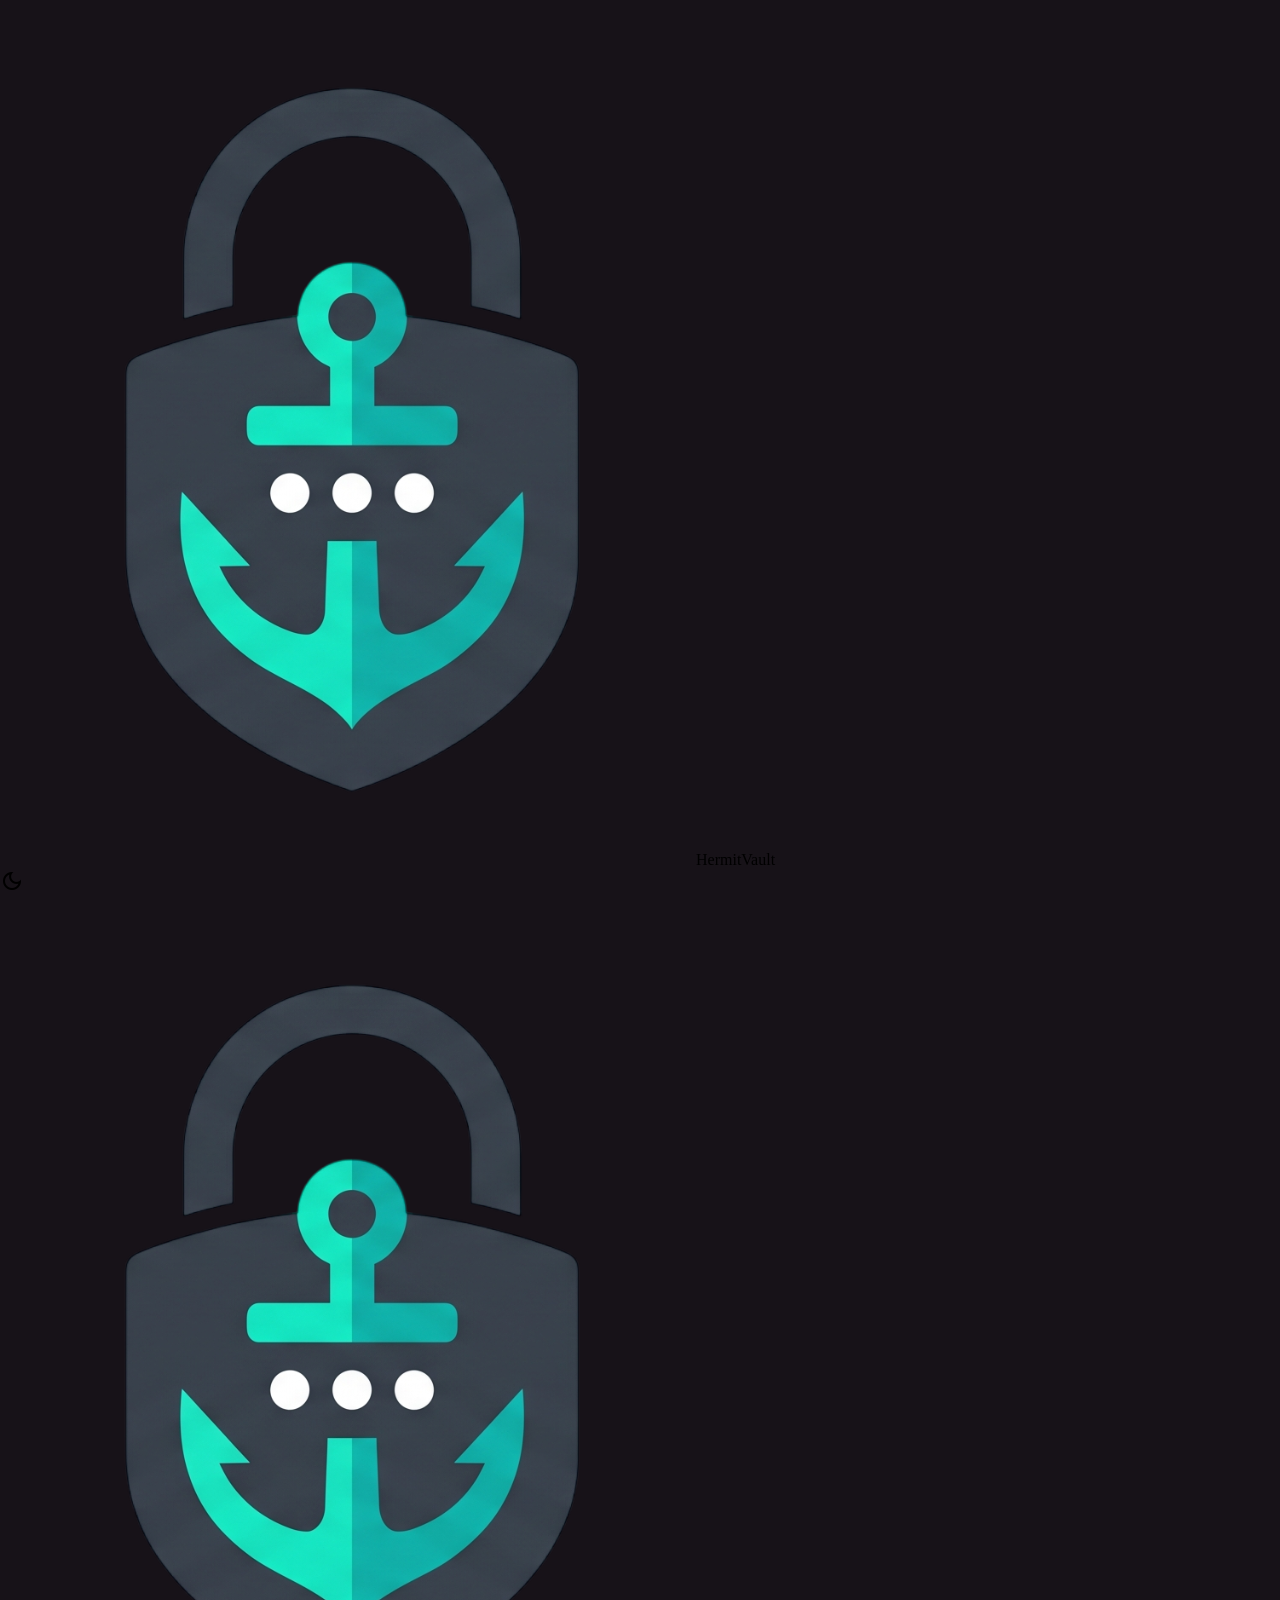
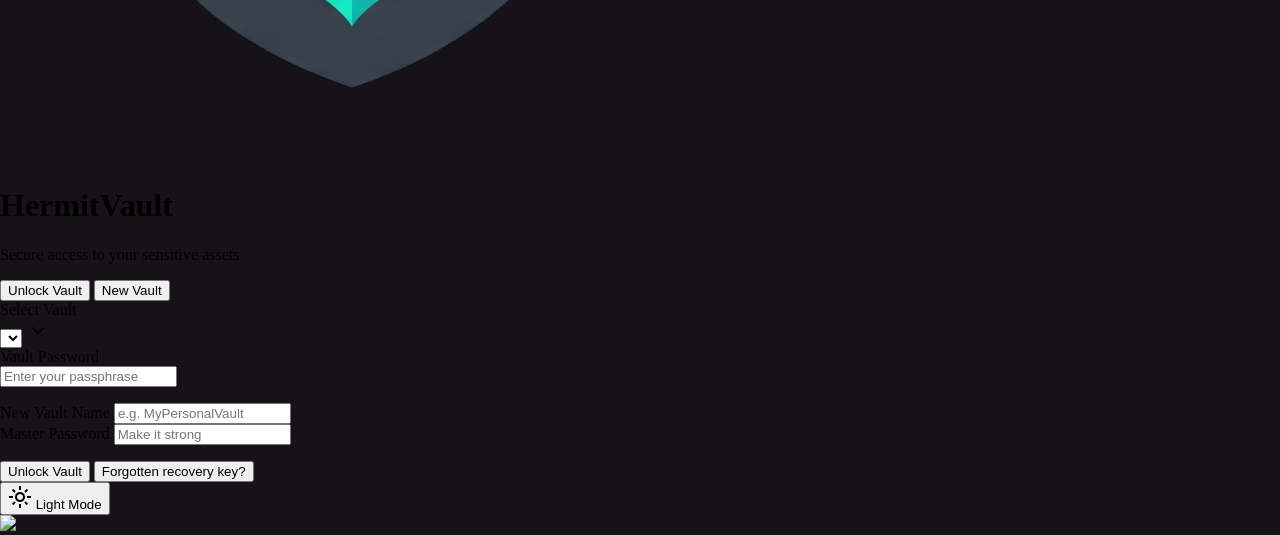
==== web/index.html @ 8c30da6b "FIX: Interfaz gráfica" ====
<!DOCTYPE html>

<html class="dark" lang="en">

<head>
    <meta charset="utf-8" />
    <meta content="width=device-width, initial-scale=1.0" name="viewport" />
    <script src="https://cdn.tailwindcss.com?plugins=forms,container-queries"></script>
    <link rel="icon" type="image/png" href="logo.png">
    <link
        href="https://fonts.googleapis.com/css2?family=Space+Grotesk:wght@300;400;500;600;700&amp;family=Inter:wght@300;400;500;600;700&amp;display=swap"
        rel="stylesheet" />
    <link
        href="https://fonts.googleapis.com/css2?family=Material+Symbols+Outlined:wght,FILL@100..700,0..1&amp;display=swap"
        rel="stylesheet" />
    <link
        href="https://fonts.googleapis.com/css2?family=Material+Symbols+Outlined:wght,FILL@100..700,0..1&amp;display=swap"
        rel="stylesheet" />
    <style>
        body {
            margin: 0;
            padding: 0;
            background-color: #171218;
            /* surface from config */
        }

        .material-symbols-outlined {
            font-variation-settings: 'FILL' 0, 'wght' 400, 'GRAD' 0, 'opsz' 24;
        }

        .glass-panel {
            background: rgba(23, 18, 24, 0.8);
            backdrop-filter: blur(12px);
        }
    </style>
    <script id="tailwind-config">
        tailwind.config = {
            darkMode: "class",
            theme: {
                extend: {
                    "colors": {
                        "surface": "#171218",
                        "on-tertiary-fixed-variant": "#4f4800",
                        "on-primary-fixed-variant": "#6c228c",
                        "primary-fixed": "#f8d8ff",
                        "secondary-fixed": "#dee2ee",
                        "secondary-fixed-dim": "#c2c6d2",
                        "tertiary-fixed-dim": "#d5c962",
                        "on-secondary": "#2c3139",
                        "on-tertiary-container": "#474000",
                        "on-primary": "#520071",
                        "secondary-container": "#474c55",
                        "on-error-container": "#ffdad6",
                        "on-primary-fixed": "#320047",
                        "tertiary-fixed": "#f2e57b",
                        "surface-dim": "#171218",
                        "on-secondary-container": "#b7bcc7",
                        "background": "#171218",
                        "tertiary": "#d5c962",
                        "surface-bright": "#3e373f",
                        "outline-variant": "#4e4350",
                        "on-secondary-fixed": "#171c24",
                        "primary-fixed-dim": "#ecb2ff",
                        "surface-tint": "#ecb2ff",
                        "on-surface-variant": "#d1c2d2",
                        "inverse-primary": "#873da6",
                        "on-tertiary-fixed": "#1f1c00",
                        "surface-container-highest": "#39333a",
                        "on-surface": "#ebdfe9",
                        "secondary": "#c2c6d2",
                        "surface-container-high": "#2e282f",
                        "surface-container": "#231e25",
                        "outline": "#9a8c9b",
                        "inverse-on-surface": "#352e36",
                        "primary-container": "#8e44ad",
                        "surface-variant": "#39333a",
                        "surface-container-low": "#1f1a20",
                        "surface-container-lowest": "#110c13",
                        "primary": "#ecb2ff",
                        "error-container": "#93000a",
                        "on-background": "#ebdfe9",
                        "inverse-surface": "#ebdfe9",
                        "on-tertiary": "#363100",
                        "on-secondary-fixed-variant": "#424750",
                        "on-primary-container": "#f8d8ff",
                        "on-error": "#690005",
                        "tertiary-container": "#b9ad4a",
                        "error": "#ffb4ab"
                    },
                    "borderRadius": {
                        "DEFAULT": "1rem",
                        "lg": "2rem",
                        "xl": "3rem",
                        "full": "9999px"
                    },
                    "spacing": {
                        "element-gap": "16px",
                        "card-max-width": "480px",
                        "base": "8px",
                        "container-padding": "32px"
                    },
                    "fontFamily": {
                        "h1": ["Space Grotesk"],
                        "label-sm": ["Inter"],
                        "body-md": ["Inter"]
                    },
                    "fontSize": {
                        "h1": ["36px", { "lineHeight": "1.2", "letterSpacing": "-0.5px", "fontWeight": "700" }],
                        "label-sm": ["14px", { "lineHeight": "1.2", "letterSpacing": "0.05em", "fontWeight": "600" }],
                        "body-md": ["16px", { "lineHeight": "1.5", "letterSpacing": "0px", "fontWeight": "400" }]
                    }
                },
            },
        }
    </script>
</head>

<body
    class="bg-surface text-on-surface min-h-screen flex items-center justify-center relative overflow-hidden font-body-md">
    <!-- Background Decoration -->
    <div class="absolute inset-0 z-0 overflow-hidden pointer-events-none">
        <div
            class="absolute -top-[20%] -left-[10%] w-[600px] h-[600px] bg-primary-container/20 rounded-full blur-[120px]">
        </div>
        <div
            class="absolute -bottom-[20%] -right-[10%] w-[600px] h-[600px] bg-tertiary-container/10 rounded-full blur-[120px]">
        </div>
    </div>
    <!-- Top Navigation Anchor (Shared Component Execution) -->
    <header
        class="fixed top-0 left-0 w-full z-50 flex justify-between items-center px-12 py-4 bg-slate-950/50 backdrop-blur-md border-b border-white/10 shadow-lg shadow-black/20">
        <div class="flex items-center gap-2">
            <img src="logo.png" class="w-8 h-8 object-contain" alt="Logo" />
            <span class="text-xl font-bold text-slate-50 font-['Space_Grotesk'] tracking-tight">HermitVault</span>
        </div>
        <nav class="hidden md:flex gap-8 items-center">
            <div class="flex gap-4">
                <span
                    class="material-symbols-outlined text-slate-400 cursor-pointer hover:text-purple-300 transition-colors"
                    data-icon="dark_mode">dark_mode</span>
            </div>
        </nav>
    </header>
    <!-- Main Authentication Card -->
    <main class="relative z-10 w-full max-w-[480px] px-6">
        <div
            class="bg-surface-container shadow-[0_20px_50px_rgba(0,0,0,0.4)] border border-white/5 rounded-[28px] p-container-padding flex flex-col items-center">
            <!-- Logo Section -->
            <div class="mb-10 text-center">
                <div
                    class="w-20 h-20 bg-slate-950/50 rounded-3xl flex items-center justify-center mb-6 mx-auto shadow-2xl border border-white/5 p-4">
                    <img src="logo.png" class="w-full h-full object-contain" alt="Logo" />
                </div>
                <h1 class="font-h1 text-h1 text-on-surface mb-2 tracking-tight">HermitVault</h1>
                <p class="text-on-surface-variant text-body-md opacity-70">Secure access to your sensitive assets</p>
            </div>
            <!-- Segmented Control -->
            <div class="w-full bg-surface-container-low p-1.5 rounded-full flex mb-8">
                <button id="tab-unlock-btn" onclick="switchTab('unlock')" class="flex-1 py-3 px-6 rounded-full bg-primary-container text-white font-label-sm shadow-md transition-all duration-200">
                    Unlock Vault
                </button>
                <button id="tab-create-btn" onclick="switchTab('create')" class="flex-1 py-3 px-6 rounded-full text-on-surface-variant hover:text-on-surface font-label-sm transition-all duration-200">
                    New Vault
                </button>
            </div>
            <!-- Forms Container -->
            <div class="w-full mb-10">
                <!-- UNLOCK FORM -->
                <div id="form-unlock-container" class="space-y-element-gap">
                    <div class="relative w-full group">
                        <label class="block font-label-sm text-on-surface-variant mb-2 ml-4">Select Vault</label>
                        <div class="relative">
                            <select id="vault-select-el" class="w-full bg-surface-container-highest text-on-surface border-0 rounded-full px-6 py-4 appearance-none focus:ring-2 focus:ring-primary-container/50 transition-all font-body-md cursor-pointer"></select>
                            <span class="material-symbols-outlined absolute right-6 top-1/2 -translate-y-1/2 pointer-events-none text-on-surface-variant">expand_more</span>
                        </div>
                    </div>
                    <div class="relative w-full group">
                        <label class="block font-label-sm text-on-surface-variant mb-2 ml-4">Vault Password</label>
                        <div class="relative">
                            <input id="unlock-pass-el" class="w-full bg-surface-container-highest text-on-surface border-0 rounded-full px-6 py-4 focus:ring-2 focus:ring-primary-container/50 transition-all font-body-md placeholder:text-on-surface-variant/40" placeholder="Enter your passphrase" type="password"/>
                            <p id="unlock-error-el" class="text-red-400 text-xs mt-2 ml-4 hidden"></p>
                        </div>
                    </div>
                </div>
                
                <!-- CREATE FORM -->
                <div id="form-create-container" class="space-y-element-gap hidden">
                    <div class="relative w-full group">
                        <label class="block font-label-sm text-on-surface-variant mb-2 ml-4">New Vault Name</label>
                        <input id="create-name-el" class="w-full bg-surface-container-highest text-on-surface border-0 rounded-full px-6 py-4 focus:ring-2 focus:ring-primary-container/50 transition-all font-body-md" placeholder="e.g. MyPersonalVault" type="text"/>
                    </div>
                    <div class="relative w-full group">
                        <label class="block font-label-sm text-on-surface-variant mb-2 ml-4">Master Password</label>
                        <input id="create-pass-el" class="w-full bg-surface-container-highest text-on-surface border-0 rounded-full px-6 py-4 focus:ring-2 focus:ring-primary-container/50 transition-all font-body-md" placeholder="Make it strong" type="password"/>
                        <p id="create-error-el" class="text-red-400 text-xs mt-2 ml-4 hidden"></p>
                    </div>
                </div>
            </div>
            <!-- Primary Action -->
            <button onclick="handleAction()"
                class="w-full bg-primary-container hover:bg-[#9b59b6] text-white font-label-sm py-5 rounded-full transition-all duration-200 active:scale-[0.98] shadow-lg shadow-primary-container/20">
                <span id="action-btn-text">Unlock Vault</span>
            </button>
            <!-- Recovery Link -->
            <button class="mt-6 text-on-surface-variant hover:text-primary font-label-sm transition-colors">
                Forgotten recovery key?
            </button>
        </div>
    </main>
    <!-- Theme Toggle Fixed -->
    <div class="fixed bottom-12 right-12 z-50">
        <button
            class="flex items-center gap-3 bg-surface-container-high border border-white/5 rounded-full px-6 py-3 shadow-xl hover:bg-surface-bright transition-all duration-200">
            <span class="material-symbols-outlined text-tertiary" data-icon="light_mode">light_mode</span>
            <span class="font-label-sm text-on-surface">Light Mode</span>
        </button>
    </div>
    <!-- Background Image / Texture -->
    <div class="fixed inset-0 z-[-1] opacity-20 grayscale pointer-events-none">
        <img class="w-full h-full object-cover"
            data-alt="A highly detailed close-up of complex server circuitry and glowing data pathways in a dark datacenter environment. The visual style is high-fidelity and futuristic, featuring deep slate and obsidian tones with subtle purple and white light emissions. The mood is secure, professional, and technologically advanced, echoing a premium cybersecurity vault aesthetic with crisp lines and soft bokeh in the background."
            src="https://lh3.googleusercontent.com/aida-public/[base64]" />
    </div>
    <script>
        let currentTab = 'unlock';

        async function init() {
            if (window.pywebview && window.pywebview.api) {
                const vaults = await window.pywebview.api.list_vaults();
                const select = document.getElementById('vault-select-el');
                if (select) {
                    select.innerHTML = vaults.map(v => `<option value="${v}">${v}</option>`).join('');
                }
            }
        }

        function switchTab(tab) {
            currentTab = tab;
            const unlockForm = document.getElementById('form-unlock-container');
            const createForm = document.getElementById('form-create-container');
            const unlockBtn = document.getElementById('tab-unlock-btn');
            const createBtn = document.getElementById('tab-create-btn');
            const actionBtnText = document.getElementById('action-btn-text');

            if (tab === 'unlock') {
                unlockForm.classList.remove('hidden');
                createForm.classList.add('hidden');
                unlockBtn.classList.add('bg-primary-container', 'text-white');
                createBtn.classList.remove('bg-primary-container', 'text-white');
                createBtn.classList.add('text-on-surface-variant');
                actionBtnText.innerText = 'Unlock Vault';
            } else {
                unlockForm.classList.add('hidden');
                createForm.classList.remove('hidden');
                createBtn.classList.add('bg-primary-container', 'text-white');
                unlockBtn.classList.remove('bg-primary-container', 'text-white');
                unlockBtn.classList.add('text-on-surface-variant');
                actionBtnText.innerText = 'Create New Vault';
            }
        }

        async function handleAction() {
            // Hide previous errors
            document.getElementById('unlock-error-el').classList.add('hidden');
            document.getElementById('create-error-el').classList.add('hidden');

            if (currentTab === 'unlock') {
                const name = document.getElementById('vault-select-el').value;
                const pass = document.getElementById('unlock-pass-el').value;
                if (!pass) return showError('unlock-error-el', "Please enter password");
                
                const res = await window.pywebview.api.unlock_vault(name, pass);
                if (res.success) window.location.href = 'dashboard.html';
                else showError('unlock-error-el', res.error);
            } else {
                const name = document.getElementById('create-name-el').value;
                const pass = document.getElementById('create-pass-el').value;
                if (!name) return showError('create-error-el', "Name required");
                if (!pass) return showError('create-error-el', "Password required");
                
                const res = await window.pywebview.api.create_vault(name, pass);
                if (res.success) window.location.href = 'dashboard.html';
                else showError('create-error-el', res.error);
            }
        }

        function showError(id, msg) {
            const el = document.getElementById(id);
            el.innerText = msg;
            el.classList.remove('hidden');
        }

        window.addEventListener('pywebviewready', init);
        setTimeout(init, 500);
    </script>
</body>

</html>
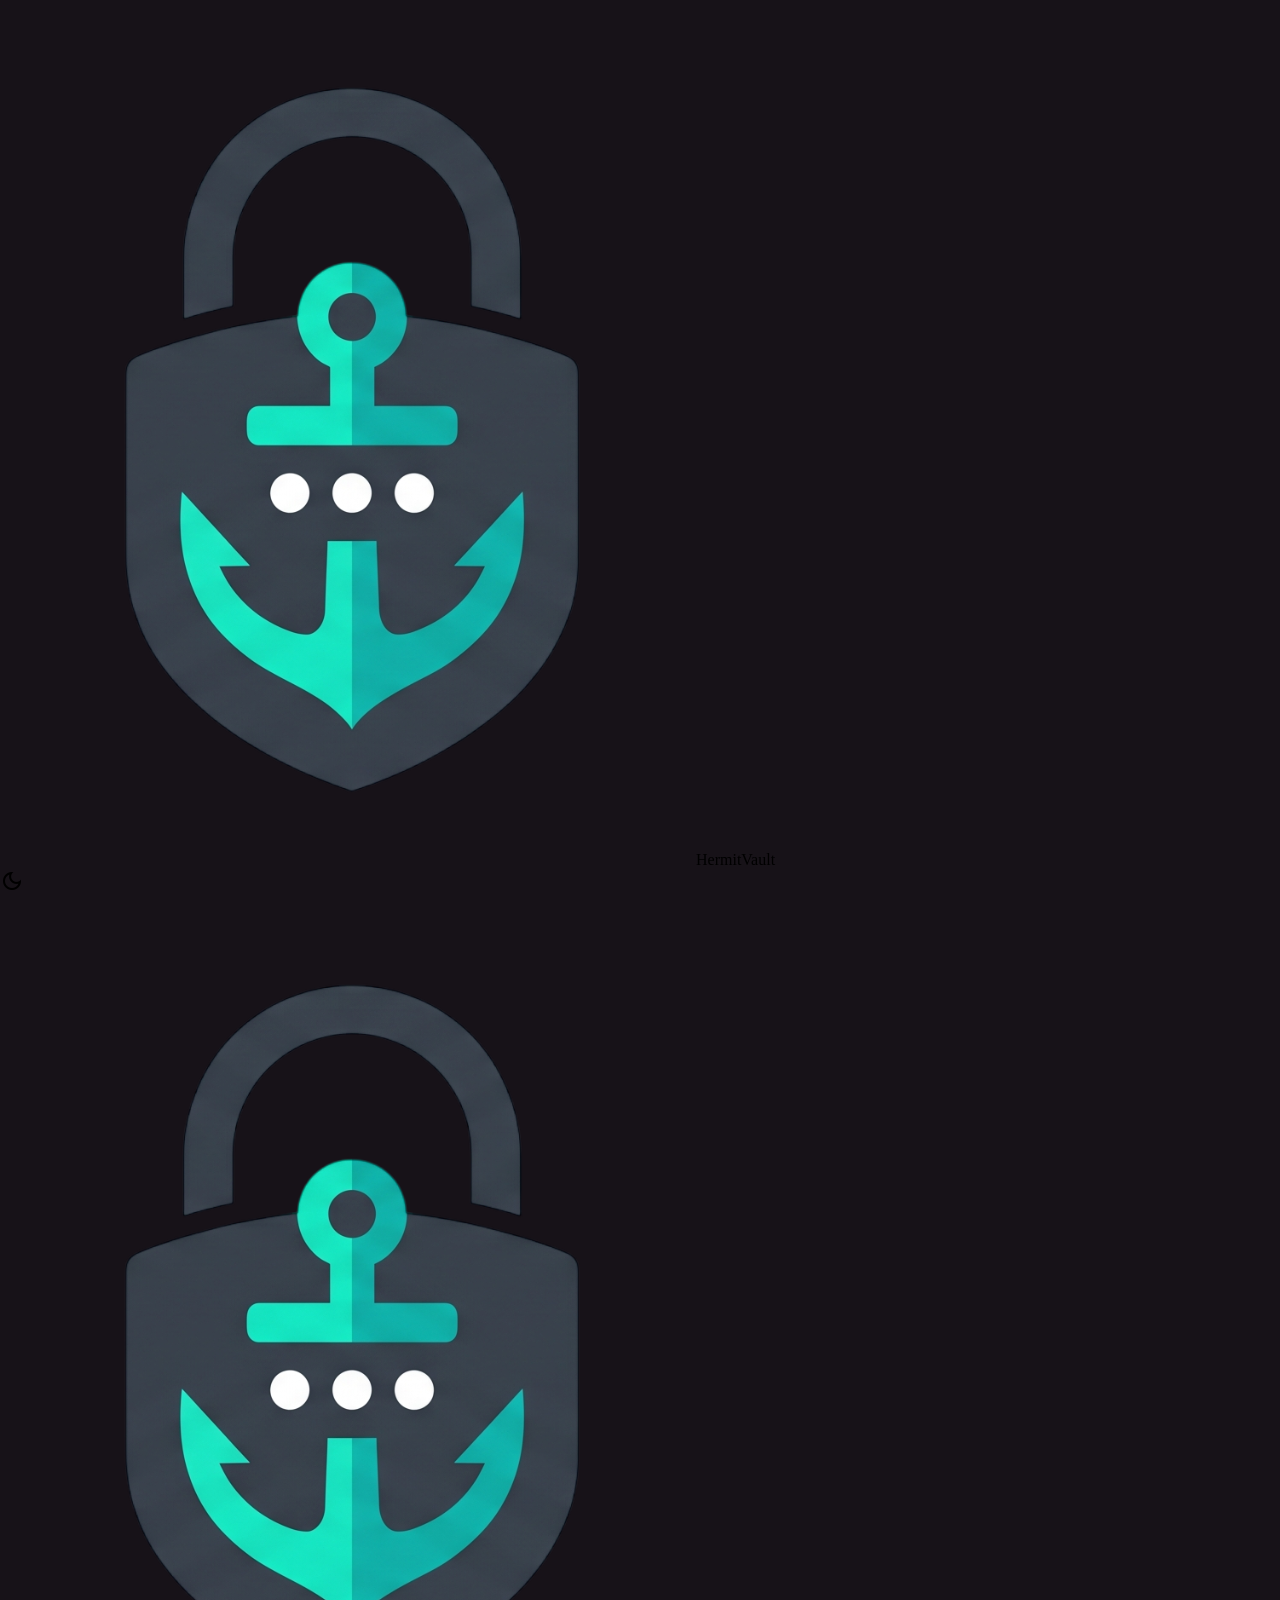
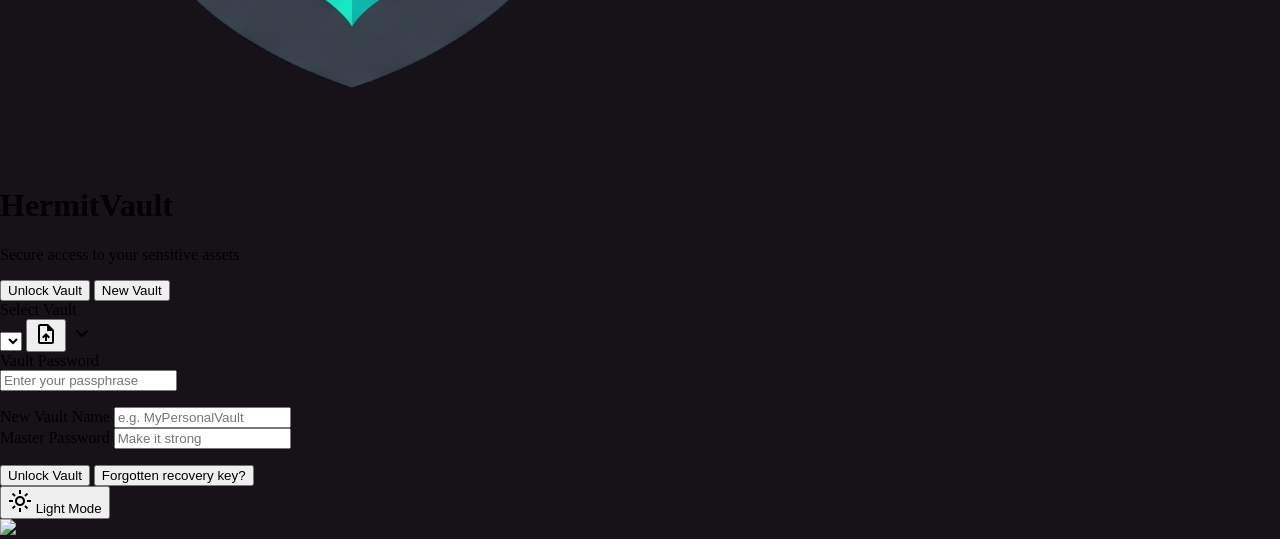
==== commit 7349baf8: "Added Vault Backup and Import features, updated README" ====
--- a/web/index.html
+++ b/web/index.html
@@ -13,9 +13,7 @@
     <link
         href="https://fonts.googleapis.com/css2?family=Material+Symbols+Outlined:wght,FILL@100..700,0..1&amp;display=swap"
         rel="stylesheet" />
-    <link
-        href="https://fonts.googleapis.com/css2?family=Material+Symbols+Outlined:wght,FILL@100..700,0..1&amp;display=swap"
-        rel="stylesheet" />
+    <script src="https://cdnjs.cloudflare.com/ajax/libs/zxcvbn/4.4.2/zxcvbn.js"></script>
     <style>
         body {
             margin: 0;
@@ -31,6 +29,13 @@
         .glass-panel {
             background: rgba(23, 18, 24, 0.8);
             backdrop-filter: blur(12px);
+        }
+        .toast {
+            animation: slideIn 0.3s ease-out forwards;
+        }
+        @keyframes slideIn {
+            from { transform: translateY(100%) scale(0.9); opacity: 0; }
+            to { transform: translateY(0) scale(1); opacity: 1; }
         }
     </style>
     <script id="tailwind-config">
@@ -169,9 +174,12 @@
                 <div id="form-unlock-container" class="space-y-element-gap">
                     <div class="relative w-full group">
                         <label class="block font-label-sm text-on-surface-variant mb-2 ml-4">Select Vault</label>
-                        <div class="relative">
-                            <select id="vault-select-el" class="w-full bg-surface-container-highest text-on-surface border-0 rounded-full px-6 py-4 appearance-none focus:ring-2 focus:ring-primary-container/50 transition-all font-body-md cursor-pointer"></select>
-                            <span class="material-symbols-outlined absolute right-6 top-1/2 -translate-y-1/2 pointer-events-none text-on-surface-variant">expand_more</span>
+                        <div class="relative flex gap-3">
+                            <select id="vault-select-el" class="flex-1 bg-surface-container-highest text-on-surface border-0 rounded-full px-6 py-4 appearance-none focus:ring-2 focus:ring-primary-container/50 transition-all font-body-md cursor-pointer"></select>
+                            <button onclick="importVault()" class="px-5 bg-surface-container-highest text-primary-fixed-dim hover:text-primary rounded-full transition-colors flex items-center justify-center shadow-md" title="Import external .vault file">
+                                <span class="material-symbols-outlined">upload_file</span>
+                            </button>
+                            <span class="material-symbols-outlined absolute right-16 top-1/2 -translate-y-1/2 pointer-events-none text-on-surface-variant">expand_more</span>
                         </div>
                     </div>
                     <div class="relative w-full group">
@@ -191,7 +199,10 @@
                     </div>
                     <div class="relative w-full group">
                         <label class="block font-label-sm text-on-surface-variant mb-2 ml-4">Master Password</label>
-                        <input id="create-pass-el" class="w-full bg-surface-container-highest text-on-surface border-0 rounded-full px-6 py-4 focus:ring-2 focus:ring-primary-container/50 transition-all font-body-md" placeholder="Make it strong" type="password"/>
+                        <input id="create-pass-el" oninput="checkStrength(this.value, 'strength-bar-create')" class="w-full bg-surface-container-highest text-on-surface border-0 rounded-full px-6 py-4 focus:ring-2 focus:ring-primary-container/50 transition-all font-body-md" placeholder="Make it strong" type="password"/>
+                        <div class="mt-3 h-1 w-full bg-surface-container-highest rounded-full overflow-hidden mx-4 w-[calc(100%-32px)]">
+                            <div id="strength-bar-create" class="h-full w-0 transition-all duration-500 bg-red-500"></div>
+                        </div>
                         <p id="create-error-el" class="text-red-400 text-xs mt-2 ml-4 hidden"></p>
                     </div>
                 </div>
@@ -207,6 +218,9 @@
             </button>
         </div>
     </main>
+
+    <!-- Toast Notifications -->
+    <div id="toast-container" class="fixed bottom-10 right-10 z-[200] flex flex-col gap-4"></div>
     <!-- Theme Toggle Fixed -->
     <div class="fixed bottom-12 right-12 z-50">
         <button
@@ -229,8 +243,20 @@
                 const vaults = await window.pywebview.api.list_vaults();
                 const select = document.getElementById('vault-select-el');
                 if (select) {
-                    select.innerHTML = vaults.map(v => `<option value="${v}">${v}</option>`).join('');
-                }
+                    if (vaults.length > 0) {
+                        select.innerHTML = vaults.map(v => `<option value="${v}">${v}</option>`).join('');
+                    } else {
+                        select.innerHTML = '<option value="">No vaults found. Create one!</option>';
+                    }
+                }
+            }
+        }
+
+        async function importVault() {
+            const success = await window.pywebview.api.import_vault();
+            if (success) {
+                showToast("Vault imported successfully!");
+                init(); // Refresh list
             }
         }
 
@@ -259,28 +285,89 @@
             }
         }
 
+        function showToast(msg, type = 'success') {
+            const container = document.getElementById('toast-container');
+            const toast = document.createElement('div');
+            const icon = type === 'success' ? 'check_circle' : 'error';
+            const color = type === 'success' ? 'text-green-400' : 'text-red-400';
+            const bg = type === 'success' ? 'bg-green-500/10' : 'bg-red-500/10';
+            
+            toast.className = `toast glass-panel px-6 py-4 rounded-2xl border border-white/5 shadow-2xl flex items-center gap-4 min-w-[300px]`;
+            toast.style.background = 'rgba(23, 18, 24, 0.9)';
+            toast.innerHTML = `
+                <div class="w-10 h-10 ${bg} rounded-full flex items-center justify-center">
+                    <span class="material-symbols-outlined ${color}">${icon}</span>
+                </div>
+                <div class="flex-1">
+                    <p class="text-sm font-bold text-white">${msg}</p>
+                </div>
+            `;
+            container.appendChild(toast);
+            setTimeout(() => {
+                toast.style.opacity = '0';
+                toast.style.transform = 'translateY(20px) scale(0.95)';
+                toast.style.transition = 'all 0.3s ease-in';
+                setTimeout(() => toast.remove(), 300);
+            }, 3000);
+        }
+
+        function checkStrength(p, barId) {
+            const bar = document.getElementById(barId);
+            if (!bar || typeof zxcvbn !== 'function') return;
+            
+            const result = zxcvbn(p);
+            const score = result.score; // 0 to 4
+            
+            const widths = ['5%', '25%', '50%', '75%', '100%'];
+            const colors = ['bg-red-600', 'bg-red-400', 'bg-yellow-500', 'bg-green-400', 'bg-green-600'];
+            
+            bar.className = `h-full transition-all duration-500 ${colors[score]}`;
+            bar.style.width = p.length > 0 ? widths[score] : '0%';
+        }
+
         async function handleAction() {
-            // Hide previous errors
+            // Hide previous inline errors
             document.getElementById('unlock-error-el').classList.add('hidden');
             document.getElementById('create-error-el').classList.add('hidden');
 
             if (currentTab === 'unlock') {
                 const name = document.getElementById('vault-select-el').value;
                 const pass = document.getElementById('unlock-pass-el').value;
-                if (!pass) return showError('unlock-error-el', "Please enter password");
+                
+                if (!name) return showToast("No vault selected", "error");
+                if (!pass) {
+                    showError('unlock-error-el', "Password is required");
+                    return showToast("Password field is empty", "error");
+                }
                 
                 const res = await window.pywebview.api.unlock_vault(name, pass);
                 if (res.success) window.location.href = 'dashboard.html';
-                else showError('unlock-error-el', res.error);
+                else {
+                    showError('unlock-error-el', res.error);
+                    showToast(res.error, "error");
+                }
             } else {
                 const name = document.getElementById('create-name-el').value;
                 const pass = document.getElementById('create-pass-el').value;
-                if (!name) return showError('create-error-el', "Name required");
-                if (!pass) return showError('create-error-el', "Password required");
+                
+                let missing = [];
+                if (!name) missing.push("Name");
+                if (!pass) missing.push("Password");
+                
+                if (missing.length > 0) {
+                    const msg = `Missing: ${missing.join(', ')}`;
+                    showError('create-error-el', msg);
+                    return showToast(msg, "error");
+                }
                 
                 const res = await window.pywebview.api.create_vault(name, pass);
-                if (res.success) window.location.href = 'dashboard.html';
-                else showError('create-error-el', res.error);
+                if (res.success) {
+                    showToast("Vault created successfully!");
+                    setTimeout(() => window.location.href = 'dashboard.html', 1000);
+                } else {
+                    showError('create-error-el', res.error);
+                    showToast(res.error, "error");
+                }
             }
         }
 
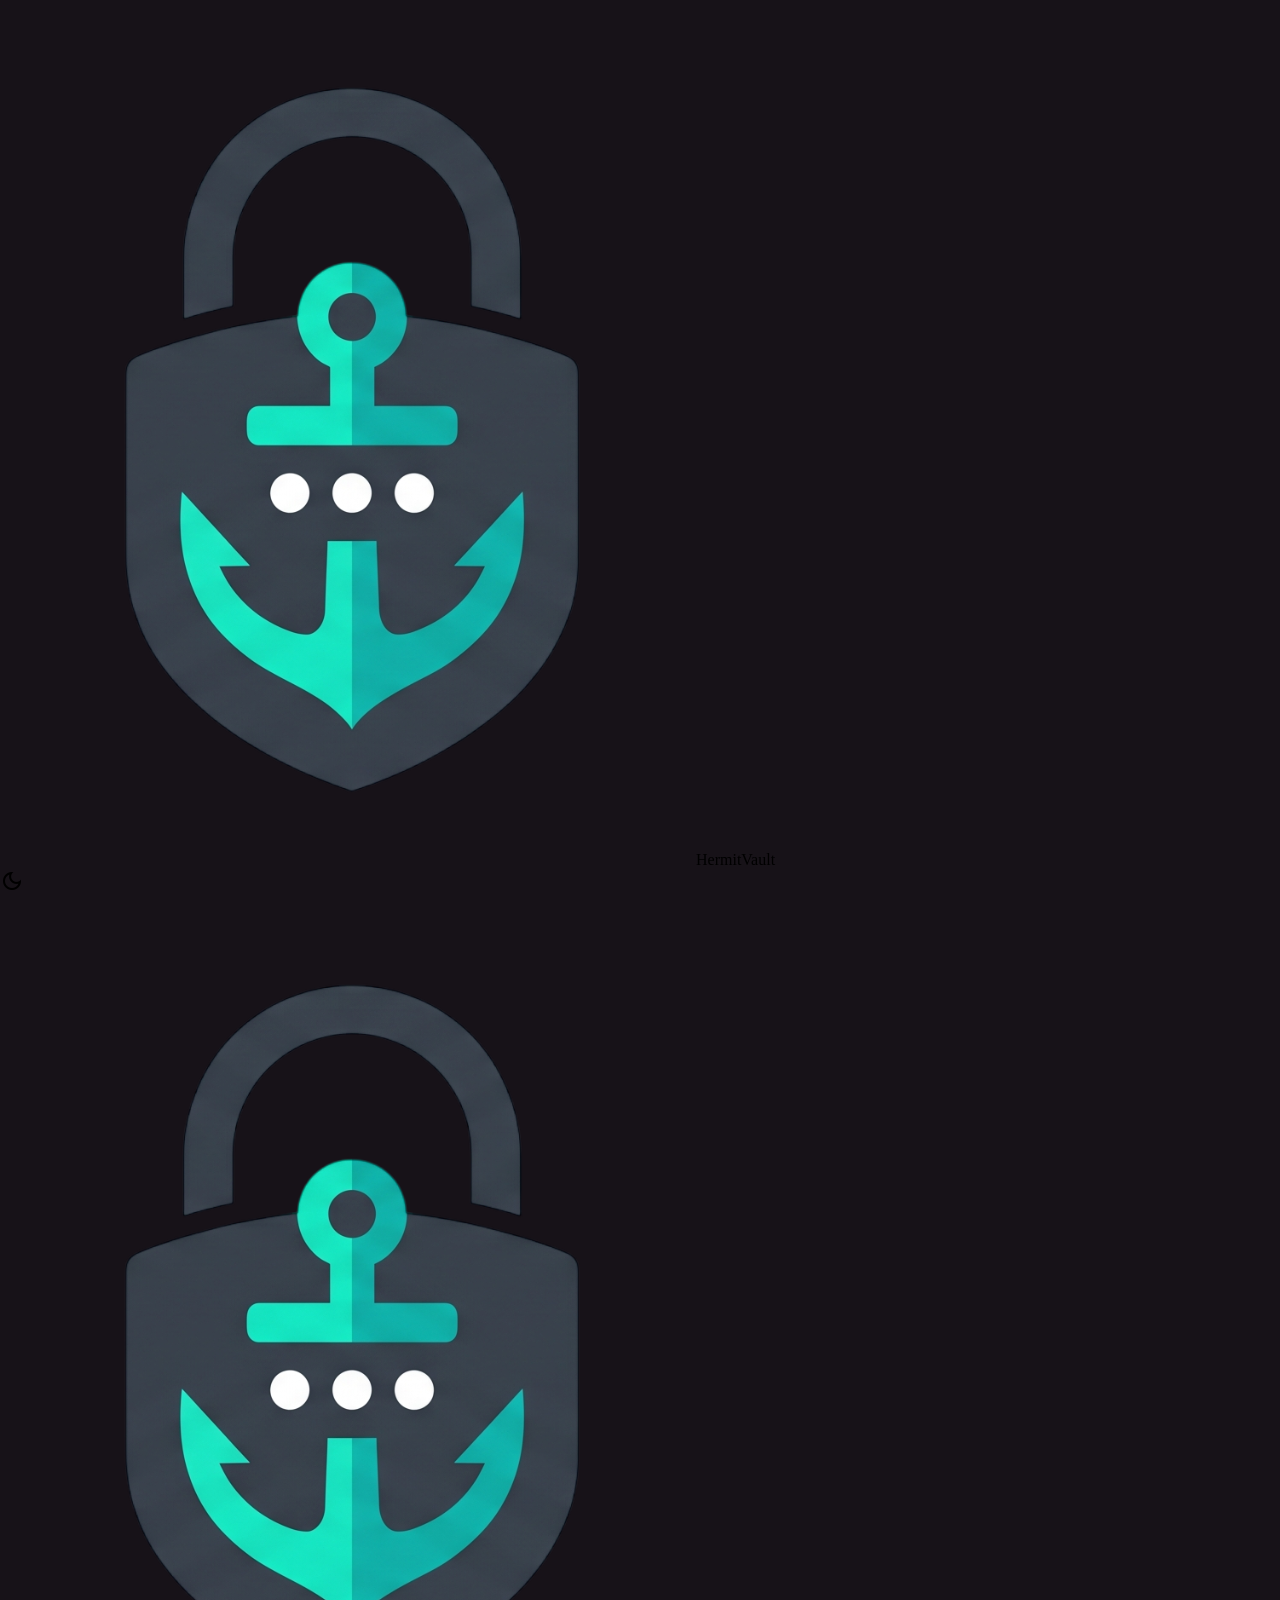
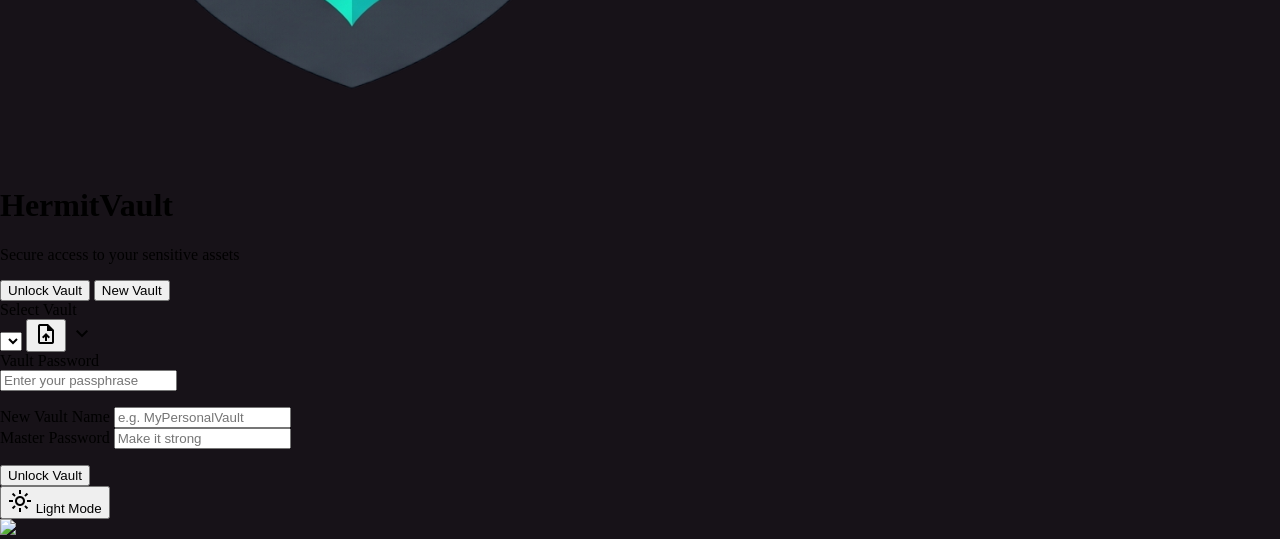
==== commit 75d8735d: "Removed recovery link from login screen for security consistency" ====
--- a/web/index.html
+++ b/web/index.html
@@ -212,10 +212,6 @@
                 class="w-full bg-primary-container hover:bg-[#9b59b6] text-white font-label-sm py-5 rounded-full transition-all duration-200 active:scale-[0.98] shadow-lg shadow-primary-container/20">
                 <span id="action-btn-text">Unlock Vault</span>
             </button>
-            <!-- Recovery Link -->
-            <button class="mt-6 text-on-surface-variant hover:text-primary font-label-sm transition-colors">
-                Forgotten recovery key?
-            </button>
         </div>
     </main>
 
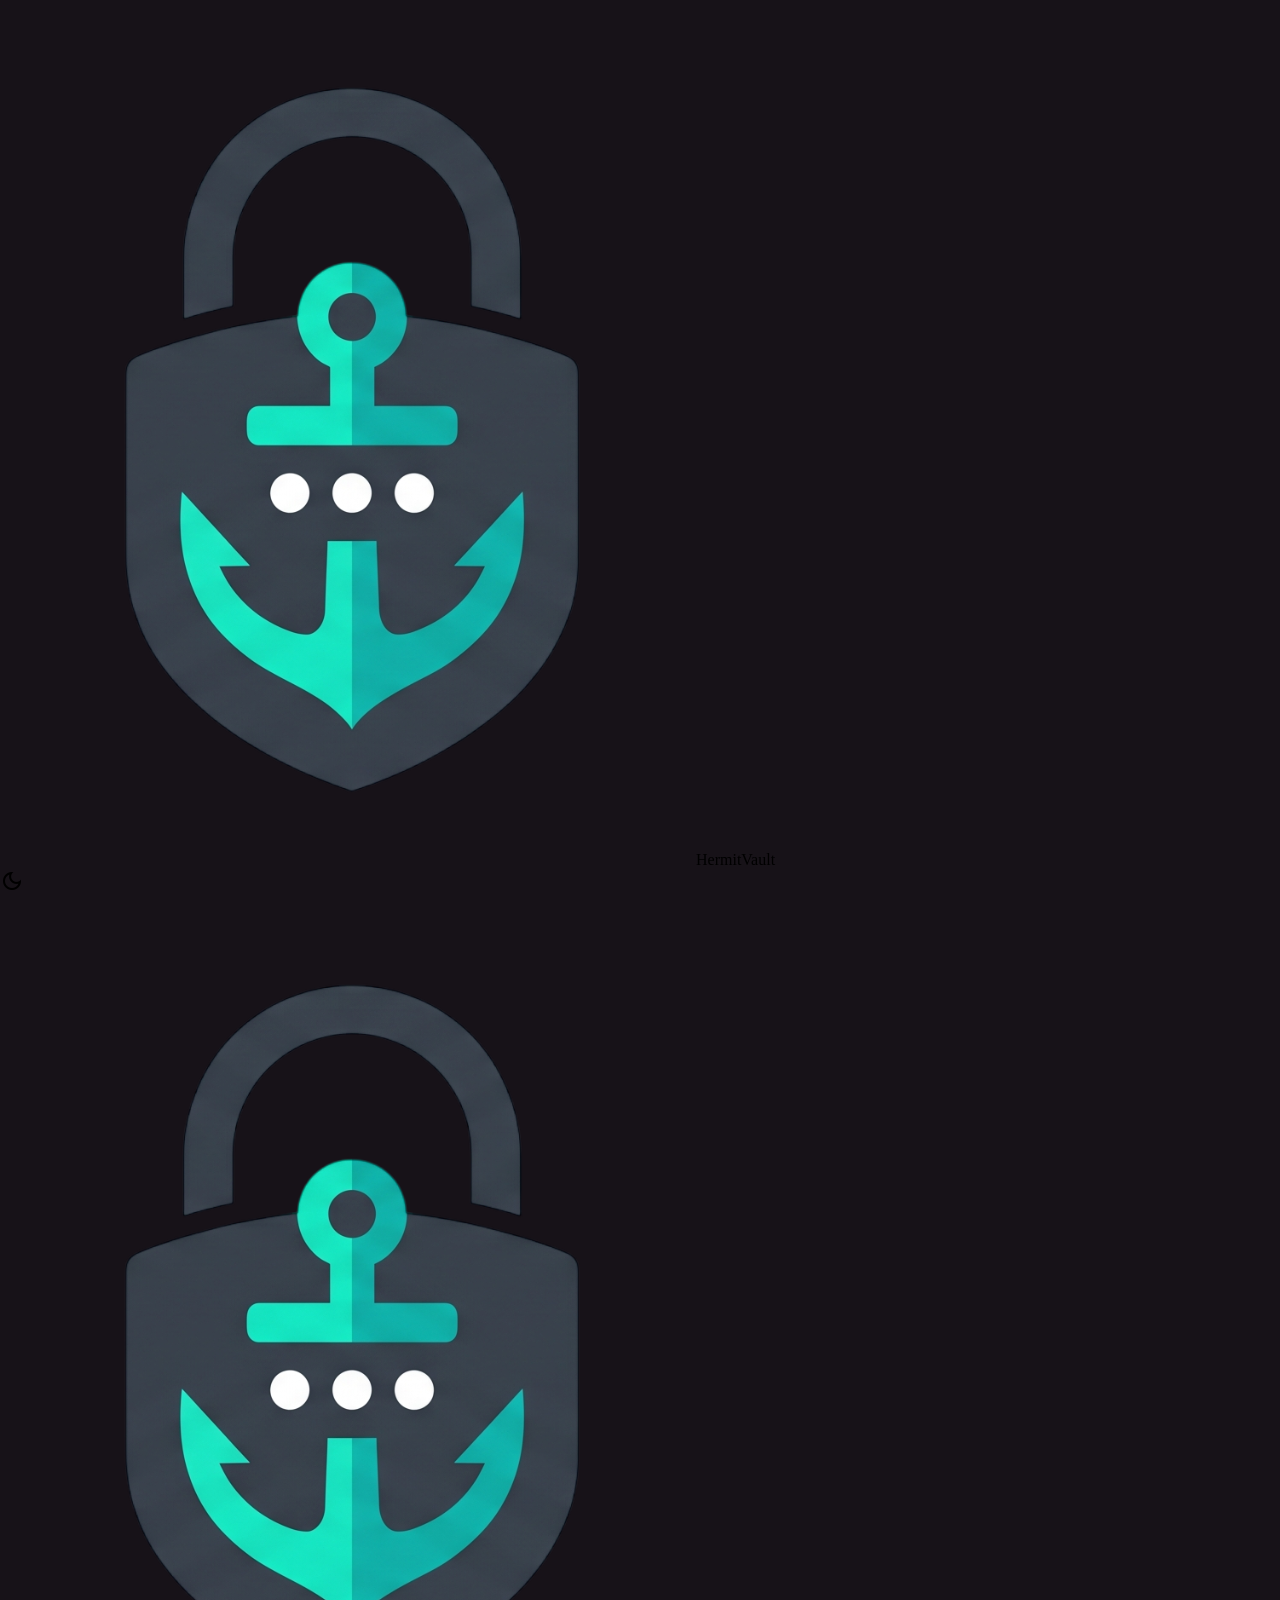
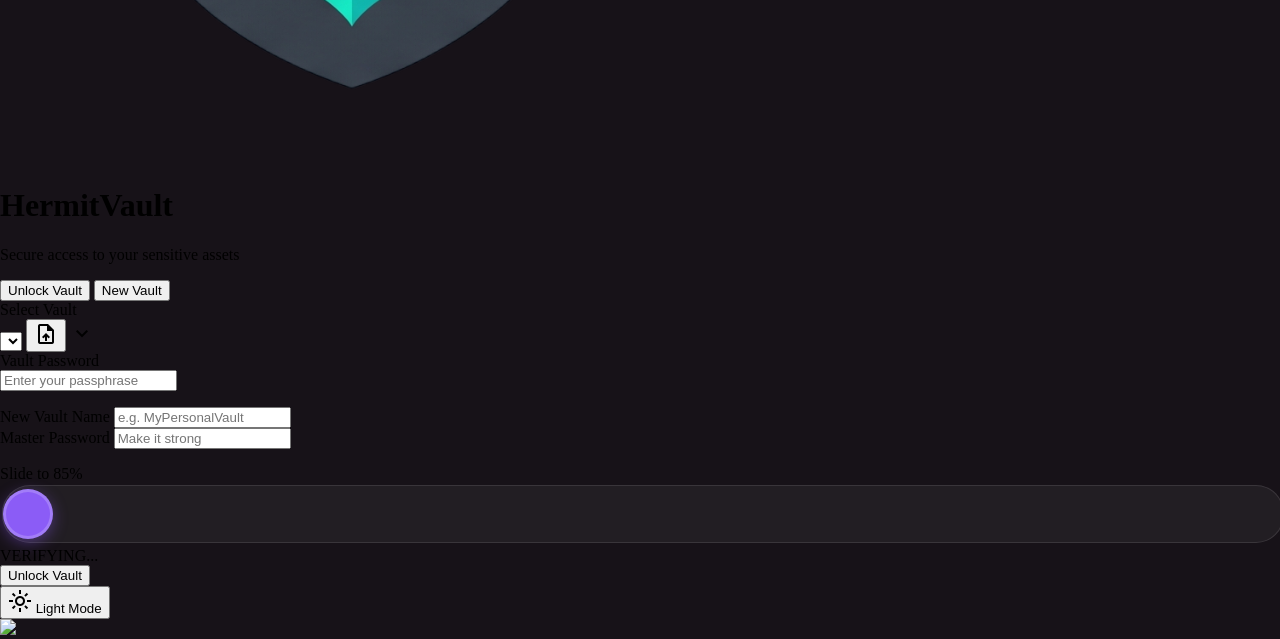
==== commit 1700c3de: "Added persistent brute-force protection, dynamic Slide-to-Verify, and updated .gitignore" ====
--- a/web/index.html
+++ b/web/index.html
@@ -37,6 +37,31 @@
             from { transform: translateY(100%) scale(0.9); opacity: 0; }
             to { transform: translateY(0) scale(1); opacity: 1; }
         }
+        .verify-slider {
+            -webkit-appearance: none;
+            appearance: none;
+            width: 100%;
+            height: 56px;
+            background: rgba(255,255,255,0.05);
+            border-radius: 28px;
+            outline: none;
+            transition: all .2s;
+            cursor: pointer;
+            border: 1px solid rgba(255,255,255,0.1);
+        }
+        .verify-slider::-webkit-slider-thumb {
+            -webkit-appearance: none;
+            appearance: none;
+            width: 50px;
+            height: 50px;
+            background: #8b5cf6;
+            border-radius: 50%;
+            cursor: pointer;
+            box-shadow: 0 4px 15px rgba(139, 92, 246, 0.4);
+            border: 3px solid rgba(255,255,255,0.2);
+            transition: transform 0.2s;
+        }
+        .verify-slider:active::-webkit-slider-thumb { transform: scale(1.1); }
     </style>
     <script id="tailwind-config">
         tailwind.config = {
@@ -206,9 +231,22 @@
                         <p id="create-error-el" class="text-red-400 text-xs mt-2 ml-4 hidden"></p>
                     </div>
                 </div>
+                
+                <!-- Human Verification (Slide to Verify) -->
+                <div id="verify-container" class="hidden space-y-4 py-4">
+                    <label class="block font-label-sm text-purple-400 text-center uppercase tracking-widest">
+                        Slide to <span id="verify-target-val" class="text-white font-bold">85</span>%
+                    </label>
+                    <div class="relative group">
+                        <input type="range" id="verify-slider-el" value="0" min="0" max="100" class="verify-slider" oninput="updateStatus(this.value)" onchange="checkVerify(this.value)">
+                        <div id="verify-status-text" class="absolute inset-0 flex items-center justify-center pointer-events-none text-slate-500 font-label-sm tracking-widest opacity-30">
+                            VERIFYING...
+                        </div>
+                    </div>
+                </div>
             </div>
             <!-- Primary Action -->
-            <button onclick="handleAction()"
+            <button id="action-btn-main" onclick="handleAction()"
                 class="w-full bg-primary-container hover:bg-[#9b59b6] text-white font-label-sm py-5 rounded-full transition-all duration-200 active:scale-[0.98] shadow-lg shadow-primary-container/20">
                 <span id="action-btn-text">Unlock Vault</span>
             </button>
@@ -233,9 +271,21 @@
     </div>
     <script>
         let currentTab = 'unlock';
+        let lockUntil = 0;
+        let isVerified = true;
+        let verifyTarget = 0;
 
         async function init() {
             if (window.pywebview && window.pywebview.api) {
+                const state = await window.pywebview.api.get_security_state();
+                if (state.lock_until > Date.now() / 1000) {
+                    lockUntil = state.lock_until * 1000;
+                }
+                
+                if (state.failed_attempts >= 2) {
+                    showVerifyUI();
+                }
+
                 const vaults = await window.pywebview.api.list_vaults();
                 const select = document.getElementById('vault-select-el');
                 if (select) {
@@ -245,6 +295,64 @@
                         select.innerHTML = '<option value="">No vaults found. Create one!</option>';
                     }
                 }
+            }
+            checkLock();
+        }
+
+        function showVerifyUI() {
+            isVerified = false;
+            verifyTarget = Math.floor(Math.random() * 60) + 30; // Random target between 30 and 90
+            document.getElementById('verify-target-val').innerText = verifyTarget;
+            document.getElementById('verify-slider-el').value = 0;
+            document.getElementById('verify-container').classList.remove('hidden', 'opacity-40', 'pointer-events-none');
+            document.getElementById('verify-status-text').innerText = "VERIFYING...";
+        }
+
+        function updateStatus(val) {
+            if (isVerified) return;
+            document.getElementById('verify-status-text').innerText = `${val}%`;
+        }
+
+        function checkVerify(val) {
+            if (isVerified) return;
+            
+            const status = document.getElementById('verify-status-text');
+            val = parseInt(val);
+            
+            // Only verify if they LET GO on the right number
+            if (Math.abs(val - verifyTarget) <= 2) {
+                isVerified = true;
+                document.getElementById('verify-container').classList.add('opacity-40', 'pointer-events-none');
+                status.innerText = "VERIFIED ✓";
+                showToast("Humanity verified", "success");
+                checkLock();
+            } else {
+                // If they let go on the wrong number, reset to 0 to make it harder
+                document.getElementById('verify-slider-el').value = 0;
+                status.innerText = "TRY AGAIN";
+                setTimeout(() => { if(!isVerified) status.innerText = "0%"; }, 1000);
+            }
+        }
+
+        function checkLock() {
+            const now = Date.now();
+            const btn = document.getElementById('action-btn-main');
+            const btnText = document.getElementById('action-btn-text');
+            
+            if (now < lockUntil) {
+                const remaining = Math.ceil((lockUntil - now) / 1000);
+                btn.disabled = true;
+                btn.classList.add('opacity-50', 'cursor-not-allowed');
+                btnText.innerHTML = `<span class="flex items-center justify-center gap-2"><span class="material-symbols-outlined animate-spin text-sm">progress_activity</span> LOCKED (${remaining}s)</span>`;
+                setTimeout(checkLock, 1000);
+            } else if (!isVerified && currentTab === 'unlock') {
+                btn.disabled = true;
+                btn.classList.add('opacity-50', 'cursor-not-allowed');
+                btnText.innerText = 'Verify above first';
+            } else {
+                btn.disabled = false;
+                btn.classList.remove('opacity-50', 'cursor-not-allowed');
+                btnText.innerText = currentTab === 'unlock' ? 'Unlock Vault' : 'Create New Vault';
             }
         }
 
@@ -322,6 +430,8 @@
         }
 
         async function handleAction() {
+            if (Date.now() < lockUntil) return;
+
             // Hide previous inline errors
             document.getElementById('unlock-error-el').classList.add('hidden');
             document.getElementById('create-error-el').classList.add('hidden');
@@ -337,12 +447,25 @@
                 }
                 
                 const res = await window.pywebview.api.unlock_vault(name, pass);
-                if (res.success) window.location.href = 'dashboard.html';
-                else {
-                    showError('unlock-error-el', res.error);
-                    showToast(res.error, "error");
+                if (res.success) {
+                    window.location.href = 'dashboard.html';
+                } else {
+                    if (res.error === "SYSTEM_LOCKED") {
+                        showToast("System is currently locked. Please wait.", "error");
+                    } else if (res.lock_until) {
+                        lockUntil = res.lock_until * 1000;
+                        showVerifyUI();
+                        
+                        showError('unlock-error-el', res.error);
+                        showToast(`${res.error}. Locked for ${res.delay}s`, "error");
+                    } else {
+                        showError('unlock-error-el', res.error);
+                        showToast(res.error, "error");
+                    }
+                    checkLock();
                 }
             } else {
+                // ... (Create logic remains same)
                 const name = document.getElementById('create-name-el').value;
                 const pass = document.getElementById('create-pass-el').value;
                 
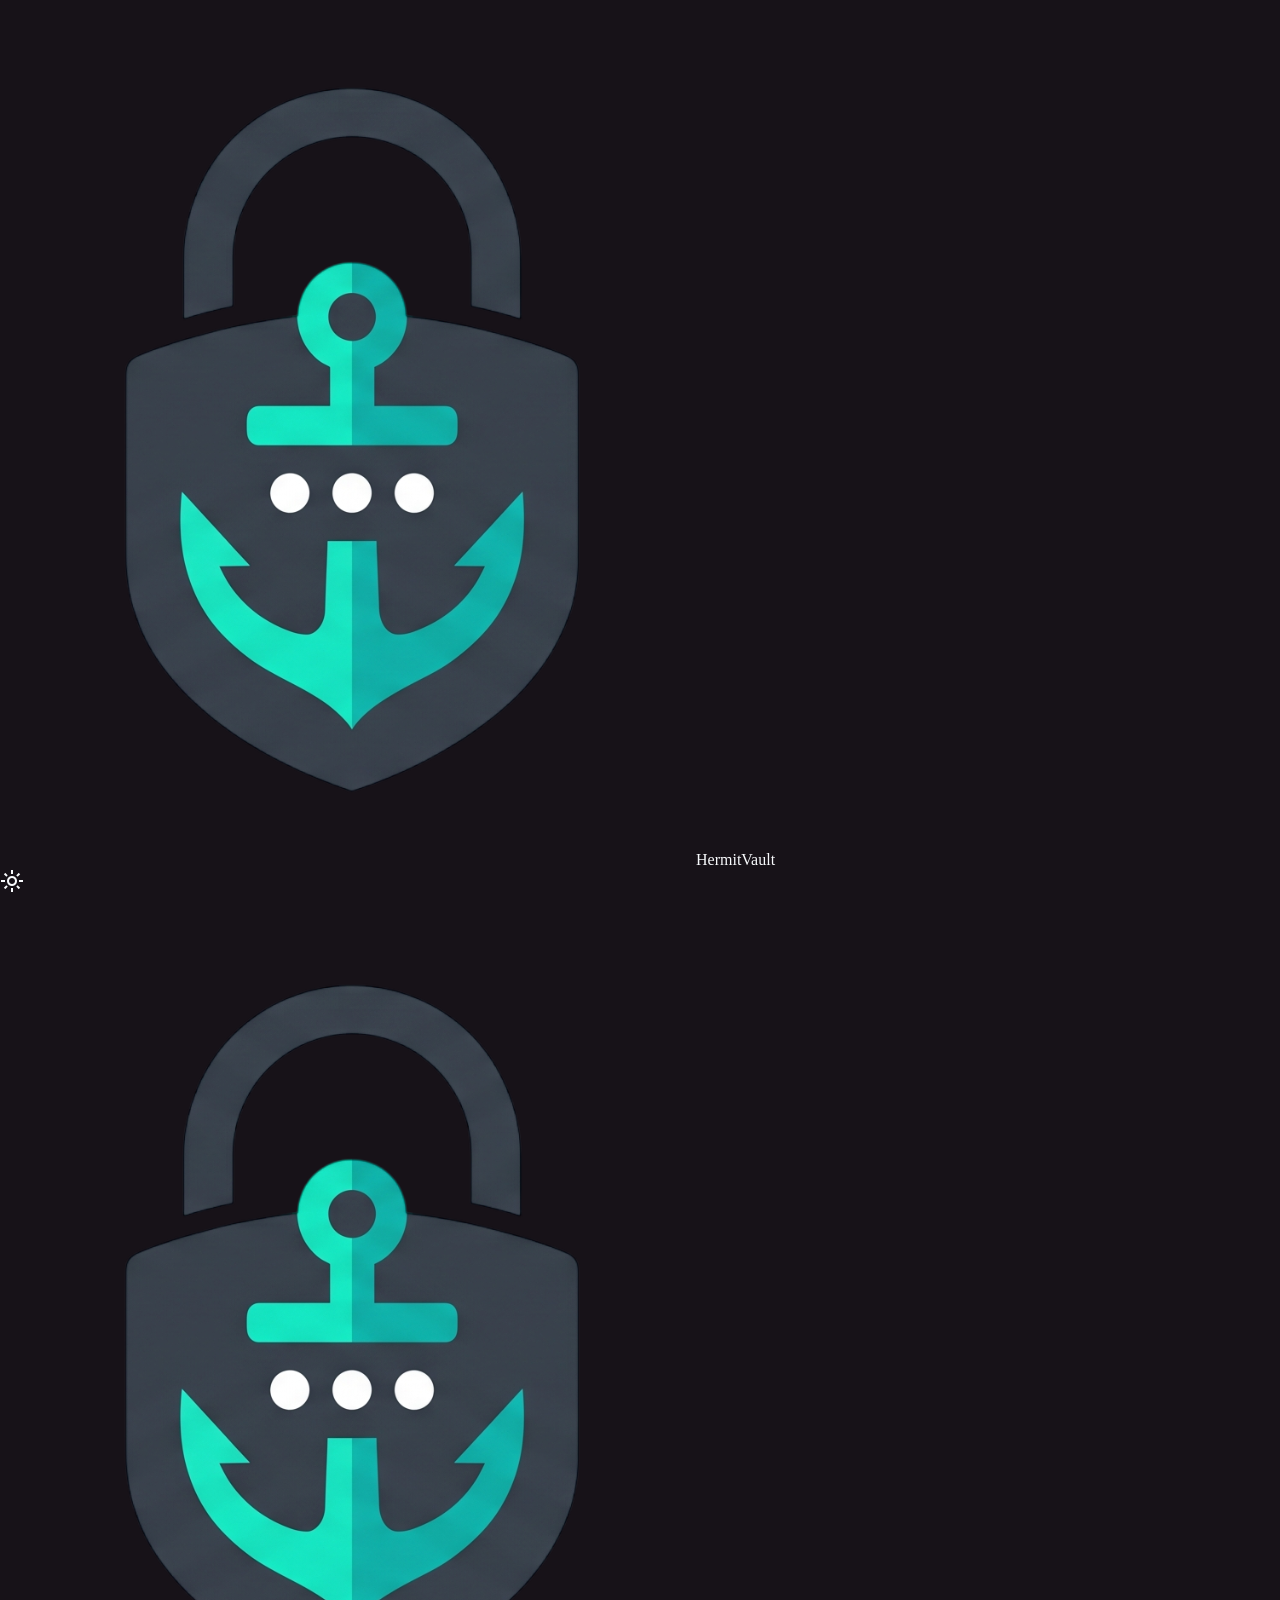
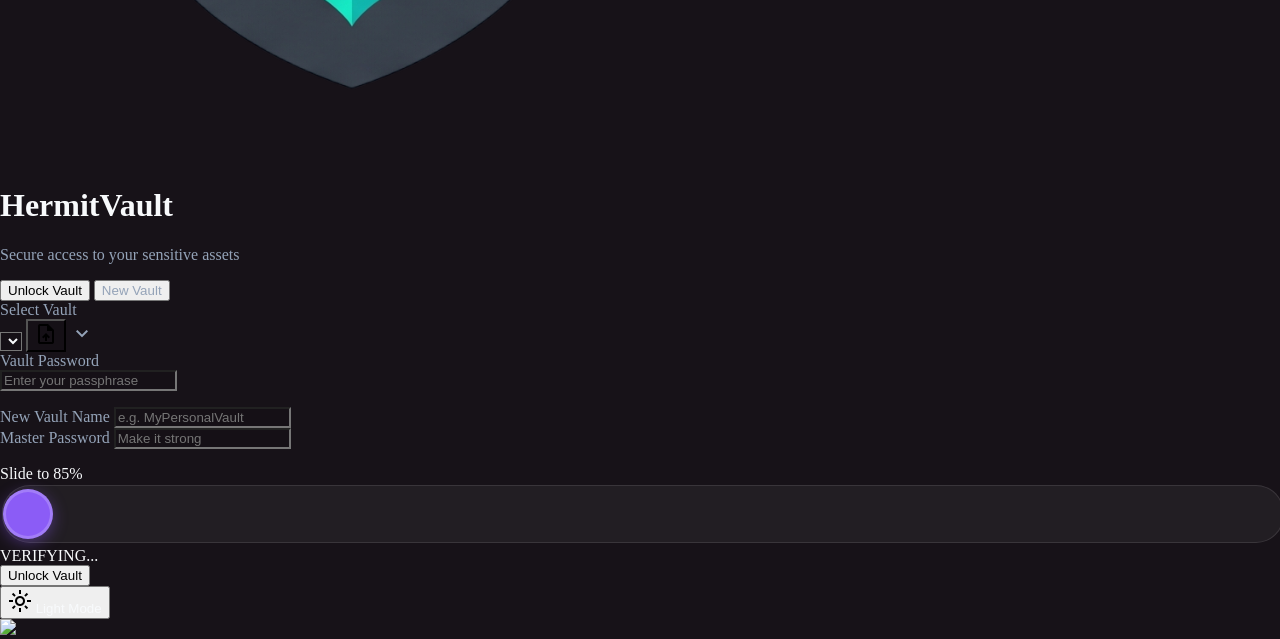
==== commit 858bfbdc: "Major Update: Full Theme Support (Light/Dark), Advanced Settings Menu, and Persistence System" ====
--- a/web/index.html
+++ b/web/index.html
@@ -26,10 +26,30 @@
             font-variation-settings: 'FILL' 0, 'wght' 400, 'GRAD' 0, 'opsz' 24;
         }
 
+        :root {
+            --panel-bg: rgba(23, 18, 24, 0.8);
+            --text-main: #f8fafc;
+            --text-dim: #94a3b8;
+            --border: rgba(255,255,255,0.1);
+        }
+        body.light-mode {
+            --panel-bg: rgba(255, 255, 255, 0.95);
+            --text-main: #0f172a;
+            --text-dim: #475569;
+            --border: rgba(0,0,0,0.05);
+        }
         .glass-panel {
-            background: rgba(23, 18, 24, 0.8);
+            background: var(--panel-bg);
             backdrop-filter: blur(12px);
-        }
+            border: 1px solid var(--border);
+        }
+        .bg-surface-container { background-color: var(--panel-bg) !important; color: var(--text-main) !important; }
+        .text-on-surface { color: var(--text-main) !important; }
+        .text-on-surface-variant { color: var(--text-dim) !important; }
+        .bg-surface-container-highest { background-color: rgba(0,0,0,0.1) !important; }
+        .light-mode .bg-surface-container-highest { background-color: rgba(0,0,0,0.05) !important; }
+        .light-mode .bg-surface-container-low { background-color: rgba(0,0,0,0.05) !important; }
+        
         .toast {
             animation: slideIn 0.3s ease-out forwards;
         }
@@ -166,8 +186,11 @@
         <nav class="hidden md:flex gap-8 items-center">
             <div class="flex gap-4">
                 <span
-                    class="material-symbols-outlined text-slate-400 cursor-pointer hover:text-purple-300 transition-colors"
-                    data-icon="dark_mode">dark_mode</span>
+                    id="header-theme-icon"
+                    onclick="toggleTheme()"
+                    class="material-symbols-outlined text-slate-400 cursor-pointer hover:text-purple-300 transition-colors">
+                    dark_mode
+                </span>
             </div>
         </nav>
     </header>
@@ -257,10 +280,10 @@
     <div id="toast-container" class="fixed bottom-10 right-10 z-[200] flex flex-col gap-4"></div>
     <!-- Theme Toggle Fixed -->
     <div class="fixed bottom-12 right-12 z-50">
-        <button
+        <button id="theme-toggle-btn" onclick="toggleTheme()"
             class="flex items-center gap-3 bg-surface-container-high border border-white/5 rounded-full px-6 py-3 shadow-xl hover:bg-surface-bright transition-all duration-200">
-            <span class="material-symbols-outlined text-tertiary" data-icon="light_mode">light_mode</span>
-            <span class="font-label-sm text-on-surface">Light Mode</span>
+            <span id="theme-icon" class="material-symbols-outlined text-tertiary">light_mode</span>
+            <span id="theme-text" class="font-label-sm text-on-surface">Light Mode</span>
         </button>
     </div>
     <!-- Background Image / Texture -->
@@ -276,6 +299,10 @@
         let verifyTarget = 0;
 
         async function init() {
+            // Load theme
+            const savedTheme = localStorage.getItem('hv-theme') || 'dark';
+            setTheme(savedTheme);
+
             if (window.pywebview && window.pywebview.api) {
                 const state = await window.pywebview.api.get_security_state();
                 if (state.lock_until > Date.now() / 1000) {
@@ -496,6 +523,31 @@
             el.classList.remove('hidden');
         }
 
+        function setTheme(theme) {
+            const body = document.body;
+            const icon = document.getElementById('theme-icon');
+            const text = document.getElementById('theme-text');
+            const headerIcon = document.getElementById('header-theme-icon');
+            
+            if (theme === 'light') {
+                body.classList.add('light-mode');
+                if(icon) icon.innerText = 'dark_mode';
+                if(text) text.innerText = 'Dark Mode';
+                if(headerIcon) headerIcon.innerText = 'dark_mode';
+            } else {
+                body.classList.remove('light-mode');
+                if(icon) icon.innerText = 'light_mode';
+                if(text) text.innerText = 'Light Mode';
+                if(headerIcon) headerIcon.innerText = 'light_mode';
+            }
+            localStorage.setItem('hv-theme', theme);
+        }
+
+        function toggleTheme() {
+            const current = localStorage.getItem('hv-theme') || 'dark';
+            setTheme(current === 'dark' ? 'light' : 'dark');
+        }
+
         window.addEventListener('pywebviewready', init);
         setTimeout(init, 500);
     </script>
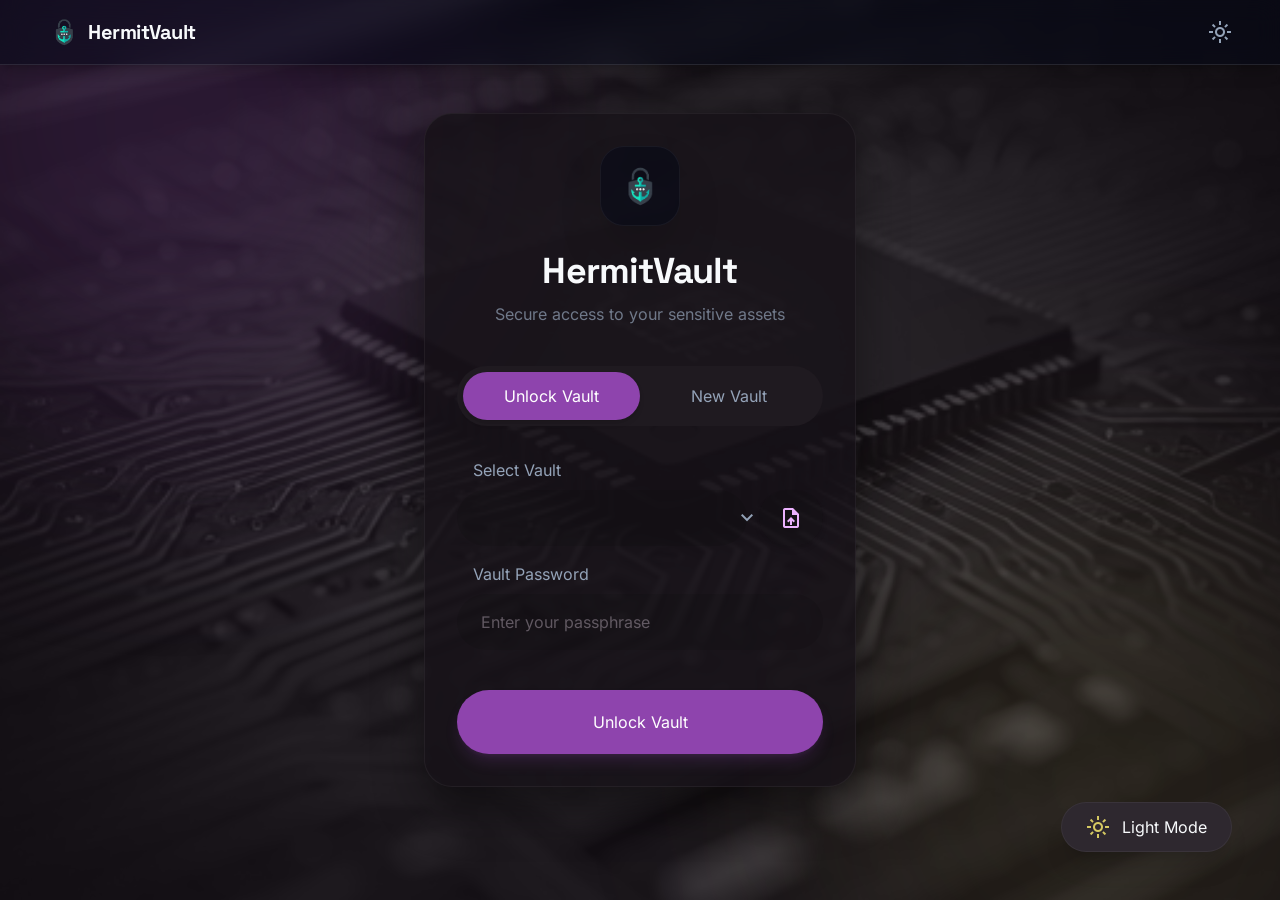
==== commit efb733de: "security: package assets for 100% offline usage, remediate local XSS with escaping, and add Excel pl" ====
--- a/web/index.html
+++ b/web/index.html
@@ -5,15 +5,11 @@
 <head>
     <meta charset="utf-8" />
     <meta content="width=device-width, initial-scale=1.0" name="viewport" />
-    <script src="https://cdn.tailwindcss.com?plugins=forms,container-queries"></script>
+    <script src="tailwindcss.js"></script>
     <link rel="icon" type="image/png" href="logo.png">
-    <link
-        href="https://fonts.googleapis.com/css2?family=Space+Grotesk:wght@300;400;500;600;700&amp;family=Inter:wght@300;400;500;600;700&amp;display=swap"
-        rel="stylesheet" />
-    <link
-        href="https://fonts.googleapis.com/css2?family=Material+Symbols+Outlined:wght,FILL@100..700,0..1&amp;display=swap"
-        rel="stylesheet" />
-    <script src="https://cdnjs.cloudflare.com/ajax/libs/zxcvbn/4.4.2/zxcvbn.js"></script>
+    <link href="fonts.css" rel="stylesheet" />
+    <link href="material-symbols.css" rel="stylesheet" />
+    <script src="zxcvbn.js"></script>
     <style>
         body {
             margin: 0;
@@ -290,7 +286,7 @@
     <div class="fixed inset-0 z-[-1] opacity-20 grayscale pointer-events-none">
         <img class="w-full h-full object-cover"
             data-alt="A highly detailed close-up of complex server circuitry and glowing data pathways in a dark datacenter environment. The visual style is high-fidelity and futuristic, featuring deep slate and obsidian tones with subtle purple and white light emissions. The mood is secure, professional, and technologically advanced, echoing a premium cybersecurity vault aesthetic with crisp lines and soft bokeh in the background."
-            src="https://lh3.googleusercontent.com/aida-public/[base64]" />
+            src="background.jpg" />
     </div>
     <script>
         let currentTab = 'unlock';
@@ -298,6 +294,16 @@
         let isVerified = true;
         let verifyTarget = 0;
 
+        function escapeHtml(str) {
+            if (!str) return '';
+            return str
+                .replace(/&/g, "&amp;")
+                .replace(/</g, "&lt;")
+                .replace(/>/g, "&gt;")
+                .replace(/"/g, "&quot;")
+                .replace(/'/g, "&#039;");
+        }
+
         async function init() {
             // Load theme
             const savedTheme = localStorage.getItem('hv-theme') || 'dark';
@@ -305,8 +311,12 @@
 
             if (window.pywebview && window.pywebview.api) {
                 const state = await window.pywebview.api.get_security_state();
-                if (state.lock_until > Date.now() / 1000) {
-                    lockUntil = state.lock_until * 1000;
+                lockUntil = state.lock_until;
+                if (state.lock_until > 0) {
+                    const now = Math.floor(Date.now() / 1000);
+                    if (state.lock_until > now) {
+                        isLocked = true;
+                    }
                 }
                 
                 if (state.failed_attempts >= 2) {
@@ -317,7 +327,7 @@
                 const select = document.getElementById('vault-select-el');
                 if (select) {
                     if (vaults.length > 0) {
-                        select.innerHTML = vaults.map(v => `<option value="${v}">${v}</option>`).join('');
+                        select.innerHTML = vaults.map(v => `<option value="${escapeHtml(v)}">${escapeHtml(v)}</option>`).join('');
                     } else {
                         select.innerHTML = '<option value="">No vaults found. Create one!</option>';
                     }
@@ -459,61 +469,86 @@
         async function handleAction() {
             if (Date.now() < lockUntil) return;
 
+            const btn = document.getElementById('action-btn-main');
+            const btnText = document.getElementById('action-btn-text');
+            const originalText = btnText.innerText;
+
             // Hide previous inline errors
             document.getElementById('unlock-error-el').classList.add('hidden');
             document.getElementById('create-error-el').classList.add('hidden');
 
-            if (currentTab === 'unlock') {
-                const name = document.getElementById('vault-select-el').value;
-                const pass = document.getElementById('unlock-pass-el').value;
-                
-                if (!name) return showToast("No vault selected", "error");
-                if (!pass) {
-                    showError('unlock-error-el', "Password is required");
-                    return showToast("Password field is empty", "error");
+            try {
+                if (currentTab === 'unlock') {
+                    const name = document.getElementById('vault-select-el').value;
+                    const pass = document.getElementById('unlock-pass-el').value;
+                    
+                    if (!name) return showToast("No vault selected", "error");
+                    if (!pass) {
+                        showError('unlock-error-el', "Password is required");
+                        return showToast("Password field is empty", "error");
+                    }
+                    
+                    btn.disabled = true;
+                    btnText.innerText = "Unlocking...";
+
+                    const res = await window.pywebview.api.unlock_vault(name, pass);
+                    if (res.success) {
+                        window.location.href = 'dashboard.html';
+                    } else {
+                        btn.disabled = false;
+                        btnText.innerText = originalText;
+                        if (res.error === "SYSTEM_LOCKED") {
+                            showToast("System is currently locked. Please wait.", "error");
+                        } else if (res.lock_until) {
+                            lockUntil = res.lock_until * 1000;
+                            showVerifyUI();
+                            showError('unlock-error-el', res.error);
+                            showToast(`${res.error}. Locked for ${res.delay}s`, "error");
+                        } else {
+                            showError('unlock-error-el', res.error);
+                            showToast(res.error, "error");
+                        }
+                        checkLock();
+                    }
+                } else {
+                    const name = document.getElementById('create-name-el').value;
+                    const pass = document.getElementById('create-pass-el').value;
+                    
+                    let missing = [];
+                    if (!name) missing.push("Name");
+                    if (!pass) missing.push("Password");
+                    
+                    if (missing.length > 0) {
+                        const msg = `Missing: ${missing.join(', ')}`;
+                        showError('create-error-el', msg);
+                        return showToast(msg, "error");
+                    }
+
+                    const strength = zxcvbn(pass);
+                    if (strength.score < 3) {
+                        showError('create-error-el', "Password too weak. Please use a stronger passphrase.");
+                        return showToast("Security requirement not met", "error");
+                    }
+                    
+                    btn.disabled = true;
+                    btnText.innerText = "Creating Vault...";
+
+                    const res = await window.pywebview.api.create_vault(name, pass);
+                    if (res.success) {
+                        showToast("Vault created successfully!", "success");
+                        setTimeout(() => window.location.href = 'dashboard.html', 1000);
+                    } else {
+                        btn.disabled = false;
+                        btnText.innerText = originalText;
+                        showError('create-error-el', res.error);
+                        showToast(res.error, "error");
+                    }
                 }
-                
-                const res = await window.pywebview.api.unlock_vault(name, pass);
-                if (res.success) {
-                    window.location.href = 'dashboard.html';
-                } else {
-                    if (res.error === "SYSTEM_LOCKED") {
-                        showToast("System is currently locked. Please wait.", "error");
-                    } else if (res.lock_until) {
-                        lockUntil = res.lock_until * 1000;
-                        showVerifyUI();
-                        
-                        showError('unlock-error-el', res.error);
-                        showToast(`${res.error}. Locked for ${res.delay}s`, "error");
-                    } else {
-                        showError('unlock-error-el', res.error);
-                        showToast(res.error, "error");
-                    }
-                    checkLock();
-                }
-            } else {
-                // ... (Create logic remains same)
-                const name = document.getElementById('create-name-el').value;
-                const pass = document.getElementById('create-pass-el').value;
-                
-                let missing = [];
-                if (!name) missing.push("Name");
-                if (!pass) missing.push("Password");
-                
-                if (missing.length > 0) {
-                    const msg = `Missing: ${missing.join(', ')}`;
-                    showError('create-error-el', msg);
-                    return showToast(msg, "error");
-                }
-                
-                const res = await window.pywebview.api.create_vault(name, pass);
-                if (res.success) {
-                    showToast("Vault created successfully!");
-                    setTimeout(() => window.location.href = 'dashboard.html', 1000);
-                } else {
-                    showError('create-error-el', res.error);
-                    showToast(res.error, "error");
-                }
+            } catch (e) {
+                console.error(e);
+                btn.disabled = false;
+                btnText.innerText = originalText;
+                showToast("Backend connection error. Check if libraries are installed.", "error");
             }
         }
 
--- a/web/fonts.css
+++ b/web/fonts.css
@@ -0,0 +1,450 @@
+/* cyrillic-ext */
+@font-face {
+  font-family: 'Inter';
+  font-style: normal;
+  font-weight: 300;
+  font-display: swap;
+  src: url(font_fonts_0.woff2) format('woff2');
+  unicode-range: U+0460-052F, U+1C80-1C8A, U+20B4, U+2DE0-2DFF, U+A640-A69F, U+FE2E-FE2F;
+}
+/* cyrillic */
+@font-face {
+  font-family: 'Inter';
+  font-style: normal;
+  font-weight: 300;
+  font-display: swap;
+  src: url(font_fonts_1.woff2) format('woff2');
+  unicode-range: U+0301, U+0400-045F, U+0490-0491, U+04B0-04B1, U+2116;
+}
+/* greek-ext */
+@font-face {
+  font-family: 'Inter';
+  font-style: normal;
+  font-weight: 300;
+  font-display: swap;
+  src: url(font_fonts_2.woff2) format('woff2');
+  unicode-range: U+1F00-1FFF;
+}
+/* greek */
+@font-face {
+  font-family: 'Inter';
+  font-style: normal;
+  font-weight: 300;
+  font-display: swap;
+  src: url(font_fonts_3.woff2) format('woff2');
+  unicode-range: U+0370-0377, U+037A-037F, U+0384-038A, U+038C, U+038E-03A1, U+03A3-03FF;
+}
+/* vietnamese */
+@font-face {
+  font-family: 'Inter';
+  font-style: normal;
+  font-weight: 300;
+  font-display: swap;
+  src: url(font_fonts_4.woff2) format('woff2');
+  unicode-range: U+0102-0103, U+0110-0111, U+0128-0129, U+0168-0169, U+01A0-01A1, U+01AF-01B0, U+0300-0301, U+0303-0304, U+0308-0309, U+0323, U+0329, U+1EA0-1EF9, U+20AB;
+}
+/* latin-ext */
+@font-face {
+  font-family: 'Inter';
+  font-style: normal;
+  font-weight: 300;
+  font-display: swap;
+  src: url(font_fonts_5.woff2) format('woff2');
+  unicode-range: U+0100-02BA, U+02BD-02C5, U+02C7-02CC, U+02CE-02D7, U+02DD-02FF, U+0304, U+0308, U+0329, U+1D00-1DBF, U+1E00-1E9F, U+1EF2-1EFF, U+2020, U+20A0-20AB, U+20AD-20C0, U+2113, U+2C60-2C7F, U+A720-A7FF;
+}
+/* latin */
+@font-face {
+  font-family: 'Inter';
+  font-style: normal;
+  font-weight: 300;
+  font-display: swap;
+  src: url(font_fonts_6.woff2) format('woff2');
+  unicode-range: U+0000-00FF, U+0131, U+0152-0153, U+02BB-02BC, U+02C6, U+02DA, U+02DC, U+0304, U+0308, U+0329, U+2000-206F, U+20AC, U+2122, U+2191, U+2193, U+2212, U+2215, U+FEFF, U+FFFD;
+}
+/* cyrillic-ext */
+@font-face {
+  font-family: 'Inter';
+  font-style: normal;
+  font-weight: 400;
+  font-display: swap;
+  src: url(font_fonts_0.woff2) format('woff2');
+  unicode-range: U+0460-052F, U+1C80-1C8A, U+20B4, U+2DE0-2DFF, U+A640-A69F, U+FE2E-FE2F;
+}
+/* cyrillic */
+@font-face {
+  font-family: 'Inter';
+  font-style: normal;
+  font-weight: 400;
+  font-display: swap;
+  src: url(font_fonts_1.woff2) format('woff2');
+  unicode-range: U+0301, U+0400-045F, U+0490-0491, U+04B0-04B1, U+2116;
+}
+/* greek-ext */
+@font-face {
+  font-family: 'Inter';
+  font-style: normal;
+  font-weight: 400;
+  font-display: swap;
+  src: url(font_fonts_2.woff2) format('woff2');
+  unicode-range: U+1F00-1FFF;
+}
+/* greek */
+@font-face {
+  font-family: 'Inter';
+  font-style: normal;
+  font-weight: 400;
+  font-display: swap;
+  src: url(font_fonts_3.woff2) format('woff2');
+  unicode-range: U+0370-0377, U+037A-037F, U+0384-038A, U+038C, U+038E-03A1, U+03A3-03FF;
+}
+/* vietnamese */
+@font-face {
+  font-family: 'Inter';
+  font-style: normal;
+  font-weight: 400;
+  font-display: swap;
+  src: url(font_fonts_4.woff2) format('woff2');
+  unicode-range: U+0102-0103, U+0110-0111, U+0128-0129, U+0168-0169, U+01A0-01A1, U+01AF-01B0, U+0300-0301, U+0303-0304, U+0308-0309, U+0323, U+0329, U+1EA0-1EF9, U+20AB;
+}
+/* latin-ext */
+@font-face {
+  font-family: 'Inter';
+  font-style: normal;
+  font-weight: 400;
+  font-display: swap;
+  src: url(font_fonts_5.woff2) format('woff2');
+  unicode-range: U+0100-02BA, U+02BD-02C5, U+02C7-02CC, U+02CE-02D7, U+02DD-02FF, U+0304, U+0308, U+0329, U+1D00-1DBF, U+1E00-1E9F, U+1EF2-1EFF, U+2020, U+20A0-20AB, U+20AD-20C0, U+2113, U+2C60-2C7F, U+A720-A7FF;
+}
+/* latin */
+@font-face {
+  font-family: 'Inter';
+  font-style: normal;
+  font-weight: 400;
+  font-display: swap;
+  src: url(font_fonts_6.woff2) format('woff2');
+  unicode-range: U+0000-00FF, U+0131, U+0152-0153, U+02BB-02BC, U+02C6, U+02DA, U+02DC, U+0304, U+0308, U+0329, U+2000-206F, U+20AC, U+2122, U+2191, U+2193, U+2212, U+2215, U+FEFF, U+FFFD;
+}
+/* cyrillic-ext */
+@font-face {
+  font-family: 'Inter';
+  font-style: normal;
+  font-weight: 500;
+  font-display: swap;
+  src: url(font_fonts_0.woff2) format('woff2');
+  unicode-range: U+0460-052F, U+1C80-1C8A, U+20B4, U+2DE0-2DFF, U+A640-A69F, U+FE2E-FE2F;
+}
+/* cyrillic */
+@font-face {
+  font-family: 'Inter';
+  font-style: normal;
+  font-weight: 500;
+  font-display: swap;
+  src: url(font_fonts_1.woff2) format('woff2');
+  unicode-range: U+0301, U+0400-045F, U+0490-0491, U+04B0-04B1, U+2116;
+}
+/* greek-ext */
+@font-face {
+  font-family: 'Inter';
+  font-style: normal;
+  font-weight: 500;
+  font-display: swap;
+  src: url(font_fonts_2.woff2) format('woff2');
+  unicode-range: U+1F00-1FFF;
+}
+/* greek */
+@font-face {
+  font-family: 'Inter';
+  font-style: normal;
+  font-weight: 500;
+  font-display: swap;
+  src: url(font_fonts_3.woff2) format('woff2');
+  unicode-range: U+0370-0377, U+037A-037F, U+0384-038A, U+038C, U+038E-03A1, U+03A3-03FF;
+}
+/* vietnamese */
+@font-face {
+  font-family: 'Inter';
+  font-style: normal;
+  font-weight: 500;
+  font-display: swap;
+  src: url(font_fonts_4.woff2) format('woff2');
+  unicode-range: U+0102-0103, U+0110-0111, U+0128-0129, U+0168-0169, U+01A0-01A1, U+01AF-01B0, U+0300-0301, U+0303-0304, U+0308-0309, U+0323, U+0329, U+1EA0-1EF9, U+20AB;
+}
+/* latin-ext */
+@font-face {
+  font-family: 'Inter';
+  font-style: normal;
+  font-weight: 500;
+  font-display: swap;
+  src: url(font_fonts_5.woff2) format('woff2');
+  unicode-range: U+0100-02BA, U+02BD-02C5, U+02C7-02CC, U+02CE-02D7, U+02DD-02FF, U+0304, U+0308, U+0329, U+1D00-1DBF, U+1E00-1E9F, U+1EF2-1EFF, U+2020, U+20A0-20AB, U+20AD-20C0, U+2113, U+2C60-2C7F, U+A720-A7FF;
+}
+/* latin */
+@font-face {
+  font-family: 'Inter';
+  font-style: normal;
+  font-weight: 500;
+  font-display: swap;
+  src: url(font_fonts_6.woff2) format('woff2');
+  unicode-range: U+0000-00FF, U+0131, U+0152-0153, U+02BB-02BC, U+02C6, U+02DA, U+02DC, U+0304, U+0308, U+0329, U+2000-206F, U+20AC, U+2122, U+2191, U+2193, U+2212, U+2215, U+FEFF, U+FFFD;
+}
+/* cyrillic-ext */
+@font-face {
+  font-family: 'Inter';
+  font-style: normal;
+  font-weight: 600;
+  font-display: swap;
+  src: url(font_fonts_0.woff2) format('woff2');
+  unicode-range: U+0460-052F, U+1C80-1C8A, U+20B4, U+2DE0-2DFF, U+A640-A69F, U+FE2E-FE2F;
+}
+/* cyrillic */
+@font-face {
+  font-family: 'Inter';
+  font-style: normal;
+  font-weight: 600;
+  font-display: swap;
+  src: url(font_fonts_1.woff2) format('woff2');
+  unicode-range: U+0301, U+0400-045F, U+0490-0491, U+04B0-04B1, U+2116;
+}
+/* greek-ext */
+@font-face {
+  font-family: 'Inter';
+  font-style: normal;
+  font-weight: 600;
+  font-display: swap;
+  src: url(font_fonts_2.woff2) format('woff2');
+  unicode-range: U+1F00-1FFF;
+}
+/* greek */
+@font-face {
+  font-family: 'Inter';
+  font-style: normal;
+  font-weight: 600;
+  font-display: swap;
+  src: url(font_fonts_3.woff2) format('woff2');
+  unicode-range: U+0370-0377, U+037A-037F, U+0384-038A, U+038C, U+038E-03A1, U+03A3-03FF;
+}
+/* vietnamese */
+@font-face {
+  font-family: 'Inter';
+  font-style: normal;
+  font-weight: 600;
+  font-display: swap;
+  src: url(font_fonts_4.woff2) format('woff2');
+  unicode-range: U+0102-0103, U+0110-0111, U+0128-0129, U+0168-0169, U+01A0-01A1, U+01AF-01B0, U+0300-0301, U+0303-0304, U+0308-0309, U+0323, U+0329, U+1EA0-1EF9, U+20AB;
+}
+/* latin-ext */
+@font-face {
+  font-family: 'Inter';
+  font-style: normal;
+  font-weight: 600;
+  font-display: swap;
+  src: url(font_fonts_5.woff2) format('woff2');
+  unicode-range: U+0100-02BA, U+02BD-02C5, U+02C7-02CC, U+02CE-02D7, U+02DD-02FF, U+0304, U+0308, U+0329, U+1D00-1DBF, U+1E00-1E9F, U+1EF2-1EFF, U+2020, U+20A0-20AB, U+20AD-20C0, U+2113, U+2C60-2C7F, U+A720-A7FF;
+}
+/* latin */
+@font-face {
+  font-family: 'Inter';
+  font-style: normal;
+  font-weight: 600;
+  font-display: swap;
+  src: url(font_fonts_6.woff2) format('woff2');
+  unicode-range: U+0000-00FF, U+0131, U+0152-0153, U+02BB-02BC, U+02C6, U+02DA, U+02DC, U+0304, U+0308, U+0329, U+2000-206F, U+20AC, U+2122, U+2191, U+2193, U+2212, U+2215, U+FEFF, U+FFFD;
+}
+/* cyrillic-ext */
+@font-face {
+  font-family: 'Inter';
+  font-style: normal;
+  font-weight: 700;
+  font-display: swap;
+  src: url(font_fonts_0.woff2) format('woff2');
+  unicode-range: U+0460-052F, U+1C80-1C8A, U+20B4, U+2DE0-2DFF, U+A640-A69F, U+FE2E-FE2F;
+}
+/* cyrillic */
+@font-face {
+  font-family: 'Inter';
+  font-style: normal;
+  font-weight: 700;
+  font-display: swap;
+  src: url(font_fonts_1.woff2) format('woff2');
+  unicode-range: U+0301, U+0400-045F, U+0490-0491, U+04B0-04B1, U+2116;
+}
+/* greek-ext */
+@font-face {
+  font-family: 'Inter';
+  font-style: normal;
+  font-weight: 700;
+  font-display: swap;
+  src: url(font_fonts_2.woff2) format('woff2');
+  unicode-range: U+1F00-1FFF;
+}
+/* greek */
+@font-face {
+  font-family: 'Inter';
+  font-style: normal;
+  font-weight: 700;
+  font-display: swap;
+  src: url(font_fonts_3.woff2) format('woff2');
+  unicode-range: U+0370-0377, U+037A-037F, U+0384-038A, U+038C, U+038E-03A1, U+03A3-03FF;
+}
+/* vietnamese */
+@font-face {
+  font-family: 'Inter';
+  font-style: normal;
+  font-weight: 700;
+  font-display: swap;
+  src: url(font_fonts_4.woff2) format('woff2');
+  unicode-range: U+0102-0103, U+0110-0111, U+0128-0129, U+0168-0169, U+01A0-01A1, U+01AF-01B0, U+0300-0301, U+0303-0304, U+0308-0309, U+0323, U+0329, U+1EA0-1EF9, U+20AB;
+}
+/* latin-ext */
+@font-face {
+  font-family: 'Inter';
+  font-style: normal;
+  font-weight: 700;
+  font-display: swap;
+  src: url(font_fonts_5.woff2) format('woff2');
+  unicode-range: U+0100-02BA, U+02BD-02C5, U+02C7-02CC, U+02CE-02D7, U+02DD-02FF, U+0304, U+0308, U+0329, U+1D00-1DBF, U+1E00-1E9F, U+1EF2-1EFF, U+2020, U+20A0-20AB, U+20AD-20C0, U+2113, U+2C60-2C7F, U+A720-A7FF;
+}
+/* latin */
+@font-face {
+  font-family: 'Inter';
+  font-style: normal;
+  font-weight: 700;
+  font-display: swap;
+  src: url(font_fonts_6.woff2) format('woff2');
+  unicode-range: U+0000-00FF, U+0131, U+0152-0153, U+02BB-02BC, U+02C6, U+02DA, U+02DC, U+0304, U+0308, U+0329, U+2000-206F, U+20AC, U+2122, U+2191, U+2193, U+2212, U+2215, U+FEFF, U+FFFD;
+}
+/* vietnamese */
+@font-face {
+  font-family: 'Space Grotesk';
+  font-style: normal;
+  font-weight: 300;
+  font-display: swap;
+  src: url(font_fonts_35.woff2) format('woff2');
+  unicode-range: U+0102-0103, U+0110-0111, U+0128-0129, U+0168-0169, U+01A0-01A1, U+01AF-01B0, U+0300-0301, U+0303-0304, U+0308-0309, U+0323, U+0329, U+1EA0-1EF9, U+20AB;
+}
+/* latin-ext */
+@font-face {
+  font-family: 'Space Grotesk';
+  font-style: normal;
+  font-weight: 300;
+  font-display: swap;
+  src: url(font_fonts_36.woff2) format('woff2');
+  unicode-range: U+0100-02BA, U+02BD-02C5, U+02C7-02CC, U+02CE-02D7, U+02DD-02FF, U+0304, U+0308, U+0329, U+1D00-1DBF, U+1E00-1E9F, U+1EF2-1EFF, U+2020, U+20A0-20AB, U+20AD-20C0, U+2113, U+2C60-2C7F, U+A720-A7FF;
+}
+/* latin */
+@font-face {
+  font-family: 'Space Grotesk';
+  font-style: normal;
+  font-weight: 300;
+  font-display: swap;
+  src: url(font_fonts_37.woff2) format('woff2');
+  unicode-range: U+0000-00FF, U+0131, U+0152-0153, U+02BB-02BC, U+02C6, U+02DA, U+02DC, U+0304, U+0308, U+0329, U+2000-206F, U+20AC, U+2122, U+2191, U+2193, U+2212, U+2215, U+FEFF, U+FFFD;
+}
+/* vietnamese */
+@font-face {
+  font-family: 'Space Grotesk';
+  font-style: normal;
+  font-weight: 400;
+  font-display: swap;
+  src: url(font_fonts_35.woff2) format('woff2');
+  unicode-range: U+0102-0103, U+0110-0111, U+0128-0129, U+0168-0169, U+01A0-01A1, U+01AF-01B0, U+0300-0301, U+0303-0304, U+0308-0309, U+0323, U+0329, U+1EA0-1EF9, U+20AB;
+}
+/* latin-ext */
+@font-face {
+  font-family: 'Space Grotesk';
+  font-style: normal;
+  font-weight: 400;
+  font-display: swap;
+  src: url(font_fonts_36.woff2) format('woff2');
+  unicode-range: U+0100-02BA, U+02BD-02C5, U+02C7-02CC, U+02CE-02D7, U+02DD-02FF, U+0304, U+0308, U+0329, U+1D00-1DBF, U+1E00-1E9F, U+1EF2-1EFF, U+2020, U+20A0-20AB, U+20AD-20C0, U+2113, U+2C60-2C7F, U+A720-A7FF;
+}
+/* latin */
+@font-face {
+  font-family: 'Space Grotesk';
+  font-style: normal;
+  font-weight: 400;
+  font-display: swap;
+  src: url(font_fonts_37.woff2) format('woff2');
+  unicode-range: U+0000-00FF, U+0131, U+0152-0153, U+02BB-02BC, U+02C6, U+02DA, U+02DC, U+0304, U+0308, U+0329, U+2000-206F, U+20AC, U+2122, U+2191, U+2193, U+2212, U+2215, U+FEFF, U+FFFD;
+}
+/* vietnamese */
+@font-face {
+  font-family: 'Space Grotesk';
+  font-style: normal;
+  font-weight: 500;
+  font-display: swap;
+  src: url(font_fonts_35.woff2) format('woff2');
+  unicode-range: U+0102-0103, U+0110-0111, U+0128-0129, U+0168-0169, U+01A0-01A1, U+01AF-01B0, U+0300-0301, U+0303-0304, U+0308-0309, U+0323, U+0329, U+1EA0-1EF9, U+20AB;
+}
+/* latin-ext */
+@font-face {
+  font-family: 'Space Grotesk';
+  font-style: normal;
+  font-weight: 500;
+  font-display: swap;
+  src: url(font_fonts_36.woff2) format('woff2');
+  unicode-range: U+0100-02BA, U+02BD-02C5, U+02C7-02CC, U+02CE-02D7, U+02DD-02FF, U+0304, U+0308, U+0329, U+1D00-1DBF, U+1E00-1E9F, U+1EF2-1EFF, U+2020, U+20A0-20AB, U+20AD-20C0, U+2113, U+2C60-2C7F, U+A720-A7FF;
+}
+/* latin */
+@font-face {
+  font-family: 'Space Grotesk';
+  font-style: normal;
+  font-weight: 500;
+  font-display: swap;
+  src: url(font_fonts_37.woff2) format('woff2');
+  unicode-range: U+0000-00FF, U+0131, U+0152-0153, U+02BB-02BC, U+02C6, U+02DA, U+02DC, U+0304, U+0308, U+0329, U+2000-206F, U+20AC, U+2122, U+2191, U+2193, U+2212, U+2215, U+FEFF, U+FFFD;
+}
+/* vietnamese */
+@font-face {
+  font-family: 'Space Grotesk';
+  font-style: normal;
+  font-weight: 600;
+  font-display: swap;
+  src: url(font_fonts_35.woff2) format('woff2');
+  unicode-range: U+0102-0103, U+0110-0111, U+0128-0129, U+0168-0169, U+01A0-01A1, U+01AF-01B0, U+0300-0301, U+0303-0304, U+0308-0309, U+0323, U+0329, U+1EA0-1EF9, U+20AB;
+}
+/* latin-ext */
+@font-face {
+  font-family: 'Space Grotesk';
+  font-style: normal;
+  font-weight: 600;
+  font-display: swap;
+  src: url(font_fonts_36.woff2) format('woff2');
+  unicode-range: U+0100-02BA, U+02BD-02C5, U+02C7-02CC, U+02CE-02D7, U+02DD-02FF, U+0304, U+0308, U+0329, U+1D00-1DBF, U+1E00-1E9F, U+1EF2-1EFF, U+2020, U+20A0-20AB, U+20AD-20C0, U+2113, U+2C60-2C7F, U+A720-A7FF;
+}
+/* latin */
+@font-face {
+  font-family: 'Space Grotesk';
+  font-style: normal;
+  font-weight: 600;
+  font-display: swap;
+  src: url(font_fonts_37.woff2) format('woff2');
+  unicode-range: U+0000-00FF, U+0131, U+0152-0153, U+02BB-02BC, U+02C6, U+02DA, U+02DC, U+0304, U+0308, U+0329, U+2000-206F, U+20AC, U+2122, U+2191, U+2193, U+2212, U+2215, U+FEFF, U+FFFD;
+}
+/* vietnamese */
+@font-face {
+  font-family: 'Space Grotesk';
+  font-style: normal;
+  font-weight: 700;
+  font-display: swap;
+  src: url(font_fonts_35.woff2) format('woff2');
+  unicode-range: U+0102-0103, U+0110-0111, U+0128-0129, U+0168-0169, U+01A0-01A1, U+01AF-01B0, U+0300-0301, U+0303-0304, U+0308-0309, U+0323, U+0329, U+1EA0-1EF9, U+20AB;
+}
+/* latin-ext */
+@font-face {
+  font-family: 'Space Grotesk';
+  font-style: normal;
+  font-weight: 700;
+  font-display: swap;
+  src: url(font_fonts_36.woff2) format('woff2');
+  unicode-range: U+0100-02BA, U+02BD-02C5, U+02C7-02CC, U+02CE-02D7, U+02DD-02FF, U+0304, U+0308, U+0329, U+1D00-1DBF, U+1E00-1E9F, U+1EF2-1EFF, U+2020, U+20A0-20AB, U+20AD-20C0, U+2113, U+2C60-2C7F, U+A720-A7FF;
+}
+/* latin */
+@font-face {
+  font-family: 'Space Grotesk';
+  font-style: normal;
+  font-weight: 700;
+  font-display: swap;
+  src: url(font_fonts_37.woff2) format('woff2');
+  unicode-range: U+0000-00FF, U+0131, U+0152-0153, U+02BB-02BC, U+02C6, U+02DA, U+02DC, U+0304, U+0308, U+0329, U+2000-206F, U+20AC, U+2122, U+2191, U+2193, U+2212, U+2215, U+FEFF, U+FFFD;
+}
--- a/web/material-symbols.css
+++ b/web/material-symbols.css
@@ -0,0 +1,24 @@
+/* fallback */
+@font-face {
+  font-family: 'Material Symbols Outlined';
+  font-style: normal;
+  font-weight: 100 700;
+  font-display: swap;
+  src: url(font_material-symbols_0.woff2) format('woff2');
+}
+
+.material-symbols-outlined {
+  font-family: 'Material Symbols Outlined';
+  font-weight: normal;
+  font-style: normal;
+  font-size: 24px;
+  line-height: 1;
+  letter-spacing: normal;
+  text-transform: none;
+  display: inline-block;
+  white-space: nowrap;
+  word-wrap: normal;
+  direction: ltr;
+  -webkit-font-feature-settings: 'liga';
+  -webkit-font-smoothing: antialiased;
+}
